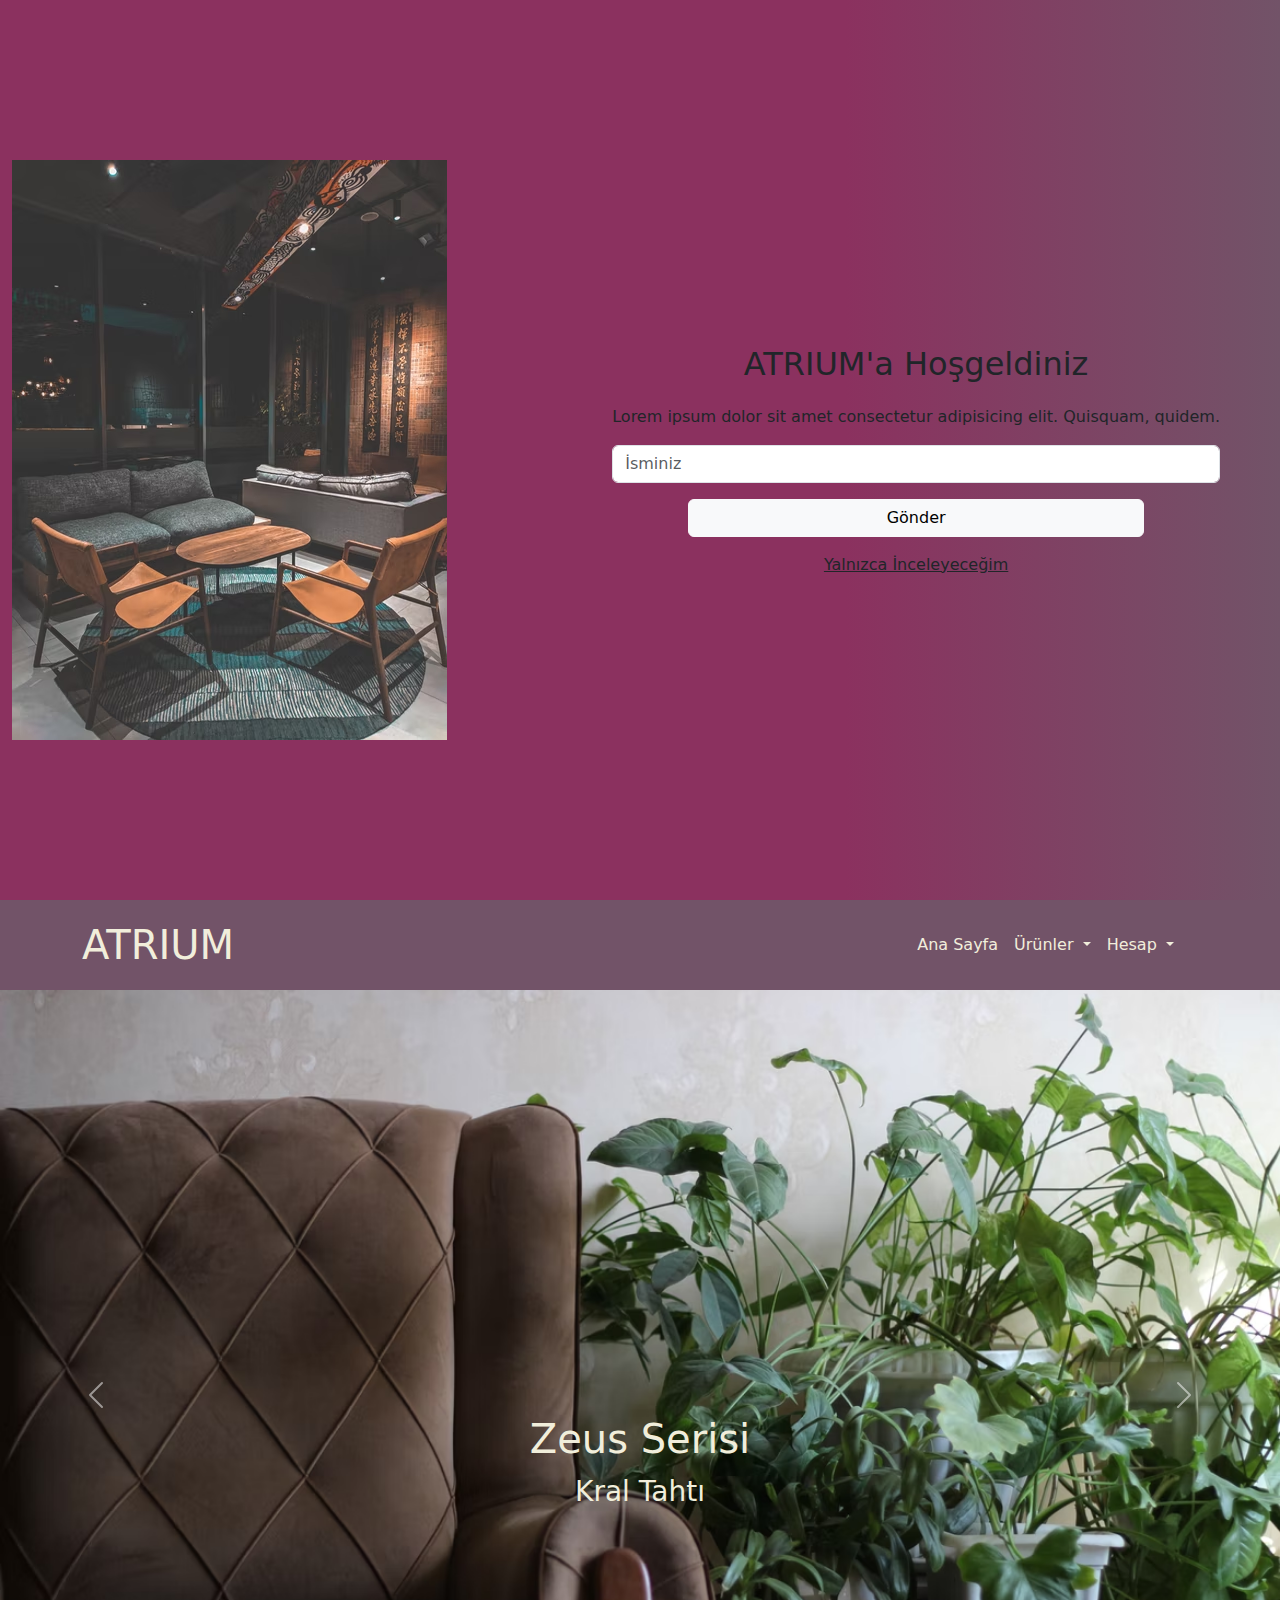
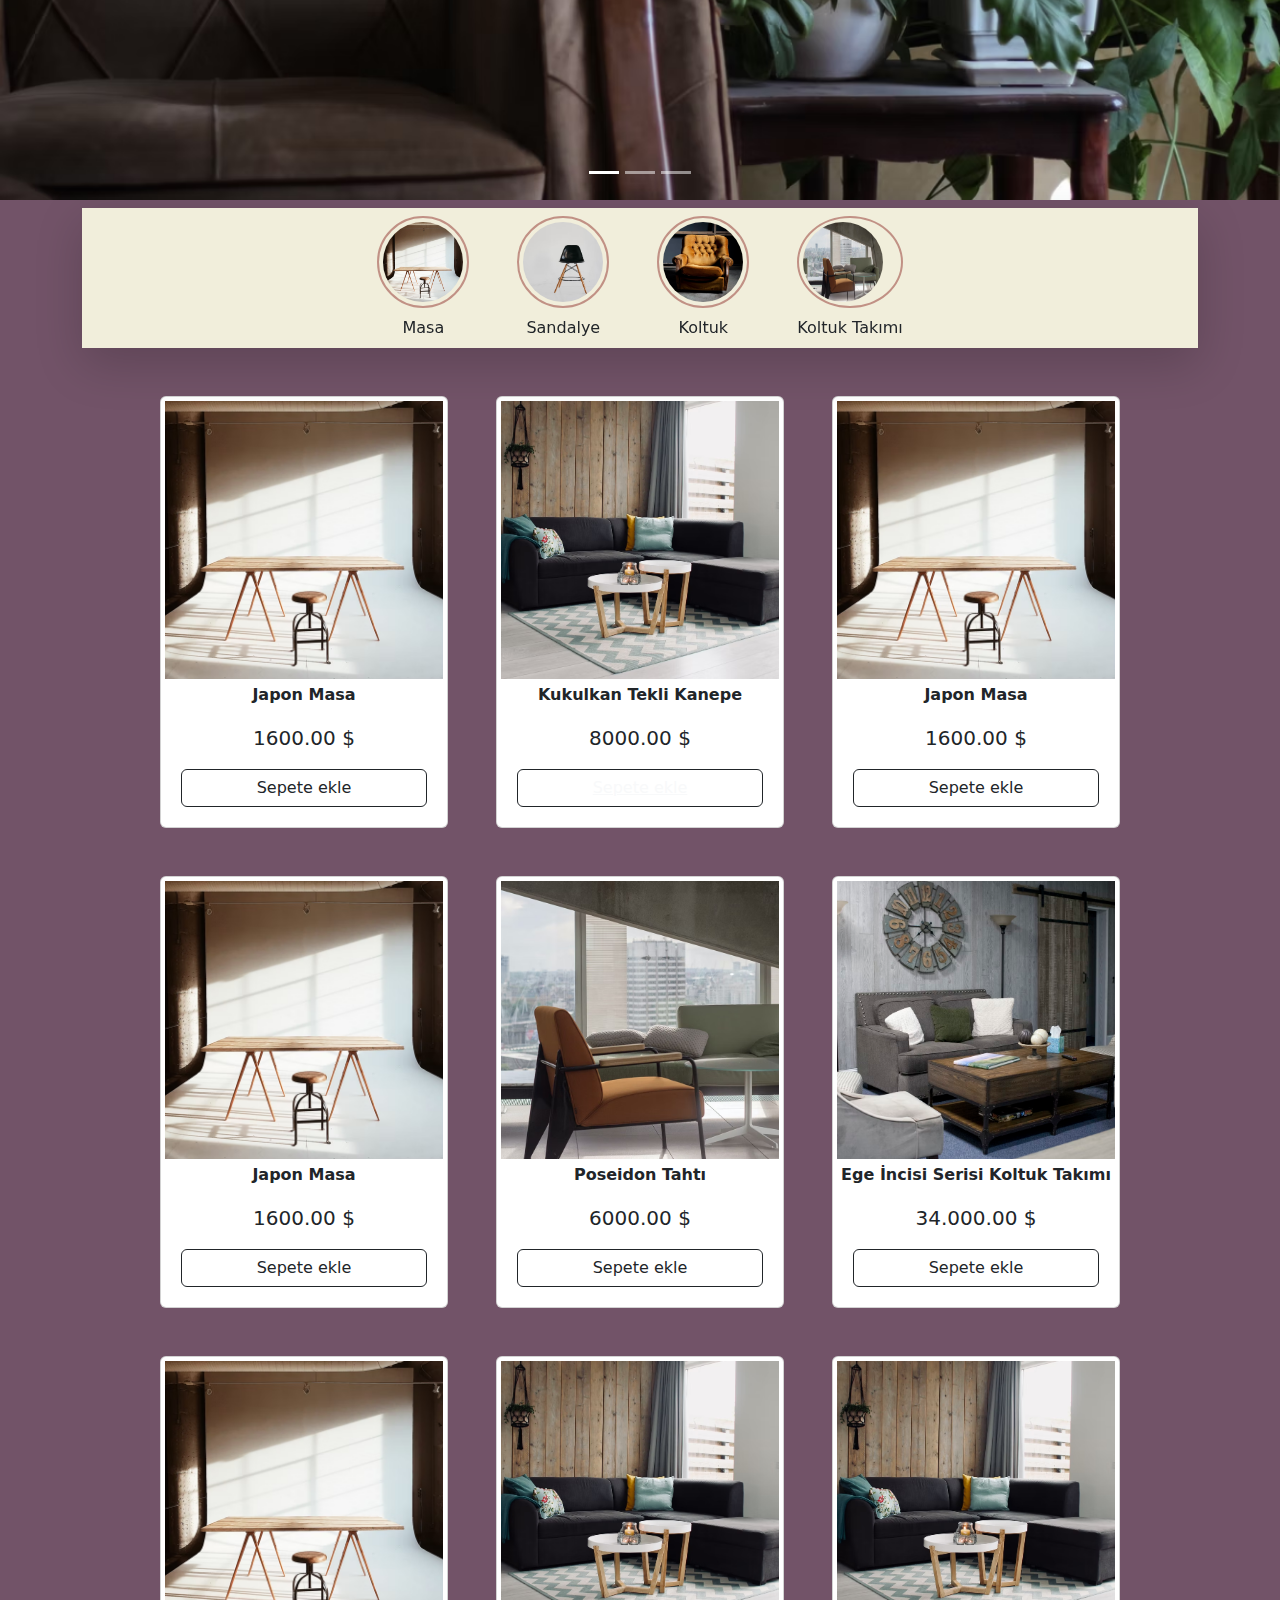
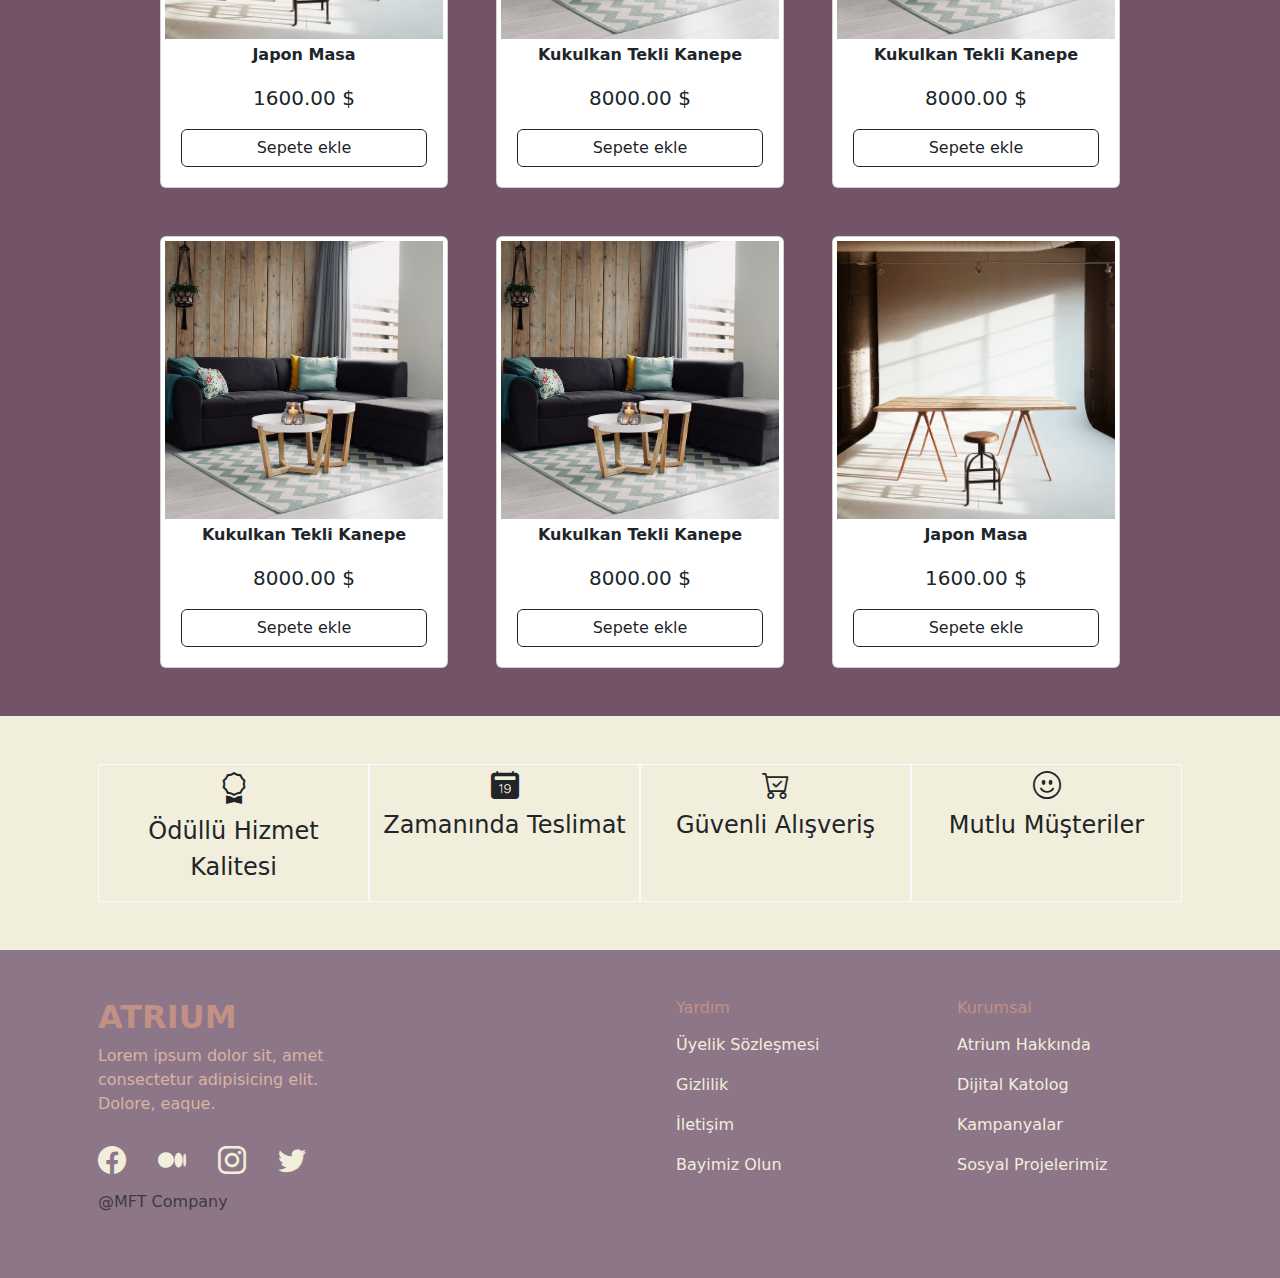
==== index.html @ f6211954 "detail page added will be responsive" ====
<!DOCTYPE html>
<html lang="en">

<head>
    <meta charset="UTF-8">
    <meta http-equiv="X-UA-Compatible" content="IE=edge">
    <meta name="viewport" content="width=device-width, initial-scale=1.0">
    <title>Atrium</title>
    <link rel="stylesheet" href="https://cdn.jsdelivr.net/npm/bootstrap-icons@1.8.3/font/bootstrap-icons.css">
    <link href="https://cdn.jsdelivr.net/npm/bootstrap@5.2.0-beta1/dist/css/bootstrap.min.css" rel="stylesheet">
    <link rel="stylesheet" href="normalize.css">
    <link rel="stylesheet" href="styles.css">

</head>

<body>
    <div class="first-Visit">
        <div class="container-xxl" style="height: 100%;">
            <div class="d-flex justify-content-between align-items-center " style="height: 100%;">
                <div>
                    <img src='assets/loginOne.avif' class="img-fluid d-block mx-auto" alt="">

                </div>

                <div class="px-5">
                    <h1 class="text-center">ATRIUM'a Hoşgeldiniz</h1>
                    <p class="text-center">
                        Lorem ipsum dolor sit amet consectetur adipisicing elit. Quisquam, quidem.
                    </p>

                    <form action="#" class="formVal">
                        <div class="input mb-3 mt-3">

                            <input type="text" class="form-control localInput" placeholder="İsminiz"
                                aria-label="Username" aria-describedby="basic-addon1">
                        </div>

                        <div class=" text-center">
                            <button class="btn btn-light w-75 submit" type="submit">Gönder</button>
                            <a href="#" class="link-dark d-block mt-3 unsubit ">Yalnızca İnceleyeceğim</a>
                        </div>

                    </form>
                </div>

            </div>
        </div>

    </div>





    <div class="scrollContent position-relative ">

        <div class="scrollzz">

            <nav class="navbar navbar-expand-sm navbar-dark bg-own-darkPurple ">
                <div class="container">
                    <a class="navbar-brand bg-own-white fs-1" href="#">ATRIUM</a>
                    <button class="navbar-toggler" type="button" data-bs-toggle="collapse"
                        data-bs-target="#navbarSupportedContent" aria-controls="navbarSupportedContent"
                        aria-expanded="false" aria-label="Toggle navigation">
                        <span class="navbar-toggler-icon"></span>
                    </button>
                    <div class="collapse navbar-collapse" id="navbarSupportedContent">
                        <ul class="navbar-nav ms-auto mb-2 mb-lg-0">
                            <li class="nav-item">
                                <a class="nav-link bg-own-white" aria-current="page" href="#">Ana Sayfa</a>
                            </li>
                            <li class="nav-item dropdown bg-own-">
                                <a class="nav-link dropdown-toggle bg-own-white" href="#" id="navbarDropdown"
                                    role="button" data-bs-toggle="dropdown" aria-expanded="false">
                                    Ürünler
                                </a>
                                <ul class="dropdown-menu bg-own-lightPurple bg-own-cream"
                                    aria-labelledby="navbarDropdown">
                                    <li><a class="dropdown-item bg-own-white" href="#">Masa</a></li>
                                    <li><a class="dropdown-item bg-own-white" href="#">Sandalye</a></li>
                                    <li><a class="dropdown-item bg-own-white" href="#">Koltuk Takımı</a></li>
                                    <!-- <li>
                                        <hr class="dropdown-divider">
                                    </li> -->

                                    <li><a class="dropdown-item bg-own-white" href="#">
                                            Tekli Koltuk</a>

                                    </li>
                                </ul>
                            </li>



                            <li class="nav-item dropdown bg-own-">
                                <a class="nav-link dropdown-toggle bg-own-white" href="#" id="navbarDropdown"
                                    role="button" data-bs-toggle="dropdown" aria-expanded="false">
                                    Hesap
                                </a>
                                <ul class="dropdown-menu bg-own-lightPurple bg-own-cream"
                                    aria-labelledby="navbarDropdown">
                                    <li><a class="dropdown-item bg-own-white" href="#">Siparişlerim</a></li>
                                    <li><a class="dropdown-item bg-own-white" href="#">Sana Özel</a></li>
                                    <li>
                                        <hr class="dropdown-divider">
                                    </li>

                                    <li><a class="dropdown-item bg-own-white logout" href="#"> <i
                                                class="bi bi-box-arrow-right">
                                            </i>
                                            Çıkış Yap</a>

                                    </li>
                                </ul>
                            </li>
                            <li class="nav-item">
                                <a class="nav-link bg-own-white userName" href="#"></a>
                            </li>

                        </ul>

                    </div>
                </div>
            </nav>
            <section id="hero">
                <div class="container-fluid g-0 ">

                    <div id="carouselExampleIndicators" class="carousel slide" data-bs-ride="true">
                        <div class="carousel-indicators">
                            <button type="button" data-bs-target="#carouselExampleIndicators" data-bs-slide-to="0"
                                class="active" aria-current="true" aria-label="Slide 1"></button>
                            <button type="button" data-bs-target="#carouselExampleIndicators" data-bs-slide-to="1"
                                aria-label="Slide 2"></button>
                            <button type="button" data-bs-target="#carouselExampleIndicators" data-bs-slide-to="2"
                                aria-label="Slide 3"></button>
                        </div>
                        <div class="carousel-inner">
                            <div class="carousel-item active position-relative">
                                <img style="object-fit: cover;height:var(--images-size) ;" src="/assets/caroselOne.avif"
                                    class="w-100 img-fluid  " alt="...">
                                <div class="carousel-caption d-none d-md-block position-absolute start-20 top-50">
                                    <h5 class="fs-1 bg-own-white">Zeus Serisi</h5>
                                    <p class="fs-3 bg-own-white">Kral Tahtı</p>
                                </div>
                            </div>
                            <div class="carousel-item position-relative">
                                <img style="object-fit: cover;height:var(--images-size) ;" src="assets/caroselTwo.avif"
                                    class=" w-100 img-fluid " alt="...">
                                <div class="carousel-caption d-none d-md-block position-absolute start-50 top-60">
                                    <h5 class="fs-1 bg-own-white"> Poseidon Serisi</h5>
                                    <p class="fs-3 bg-own-white">Ege İncileri</p>
                                </div>
                            </div>
                            <div class="carousel-item position-relative">
                                <img style="object-fit: cover;height:var(--images-size) ;"
                                    src="assets/caroselThree.avif" class=" w-100 img-fluid" alt="...">
                                <div class="carousel-caption d-none d-md-block position-absolute end-50 top-80">
                                    <h5 class="fs-1 bg-own-white">Aristo Serisi</h5>
                                    <p class="fs-3 bg-own-white">Konfor Aşkı</p>
                                </div>
                            </div>
                        </div>
                        <button class="carousel-control-prev" type="button" data-bs-target="#carouselExampleIndicators"
                            data-bs-slide="prev">
                            <span class="carousel-control-prev-icon" aria-hidden="true"></span>
                            <span class="visually-hidden">Previous</span>
                        </button>
                        <button class="carousel-control-next" type="button" data-bs-target="#carouselExampleIndicators"
                            data-bs-slide="next">
                            <span class="carousel-control-next-icon" aria-hidden="true"></span>
                            <span class="visually-hidden">Next</span>
                        </button>
                    </div>
                </div>


            </section>
        </div>


        <div class="scrollzz pb-5 bg-own-darkPurple ">
            <div class="mx-5 pt-2">

                <div class="container respon sticky-top">

                    <div class="shadow-lg p-2 mx-auto d-flex justify-content-center gap-5 "
                        style=" background-color: #f1eedb; ">

                        <div class="">
                            <div class="p-1  hov">
                                <img src="assets/stickyOne.avif" alt="" class="cursor"
                                    style="width: 80px;height:80px; border-radius: 50%; ">
                            </div>
                            <a class="mt-2 nav-link text-center" href="#">Masa</a>
                        </div>
                        <div class="">
                            <div class="p-1 hov">
                                <img src="assets/stickyTwo.avif" alt="" class="cursor"
                                    style="width: 80px;height:80px; border-radius: 50%;">
                            </div>
                            <a class="mt-2 nav-link text-center" href="#">Sandalye</a>
                        </div>
                        <div class="">
                            <div class="p-1  hov">
                                <img src="assets/stickythree.avif" alt="" class="cursor"
                                    style="width: 80px;height:80px; border-radius: 50%;  ">
                            </div>
                            <a class="mt-2 nav-link text-center" href="#">Koltuk</a>
                        </div>
                        <div class="">
                            <div class=" p-1  hov">
                                <img src="assets/stickyfour.avif" alt="" class="cursor "
                                    style="width:80px;height:80px; border-radius: 50%;  ">
                            </div>
                            <a class="mt-2 nav-link text-center" href="#">Koltuk Takımı </a>
                        </div>
                    </div>
                </div>

                <div class="mt-5  container d-flex justify-content-center flex-wrap gap-5 marginOwn">

                    <div class="card imgHover p-1" style="width: 18rem;">
                        <img src="assets/product.avif" class="img-fluid "
                            style="width: 100%; height:70% ; object-fit: cover;" alt="...">
                        <div>
                            <p class="text-center mt-1 fw-bold">Japon Masa</p>
                            <p class="text-center fs-5 fw-light">1600.00 $</p>
                            <div class="mx-auto">

                                <div class="m-3">
                                    <button type="button" class="btn btn-outline-dark btn w-100 detay ">Sepete
                                        ekle</button>

                                </div>
                            </div>
                        </div>
                    </div>
                    <div class="card imgHover p-1" style="width: 18rem;">
                        <img src="assets/caroselThree.avif" class="img-fluid"
                            style="width: 100%; height:70% ; object-fit: cover;" alt="...">
                        <div>
                            <p class="text-center mt-1 fw-bold">Kukulkan Tekli Kanepe</p>
                            <p class="text-center fs-5 fw-light">8000.00 $</p>
                            <div class="mx-auto">

                                <div class="m-3">
                                    <button type="button" class="btn btn-outline-dark btn w-100  "><a href="/detail.html" class="link-light"> Sepete
                                        ekle</a></button>

                                </div>
                            </div>
                        </div>
                    </div>
                    <div class="card imgHover p-1" style="width: 18rem;">
                        <img src="assets/product.avif" class="img-fluid "
                            style="width: 100%; height:70% ; object-fit: cover;" alt="...">
                        <div>
                            <p class="text-center mt-1 fw-bold">Japon Masa</p>
                            <p class="text-center fs-5 fw-light">1600.00 $</p>
                            <div class="mx-auto">

                                <div class="m-3">
                                    <button type="button" class="btn btn-outline-dark btn w-100  ">Sepete
                                        ekle</button>

                                </div>
                            </div>
                        </div>
                    </div>
                    <div class="card imgHover p-1" style="width: 18rem;">
                        <img src="assets/product.avif" class="img-fluid "
                            style="width: 100%; height:70% ; object-fit: cover;" alt="...">
                        <div>
                            <p class="text-center mt-1 fw-bold">Japon Masa</p>
                            <p class="text-center fs-5 fw-light">1600.00 $</p>
                            <div class="mx-auto">

                                <div class="m-3">
                                    <button type="button" class="btn btn-outline-dark btn w-100  ">Sepete
                                        ekle</button>

                                </div>
                            </div>
                        </div>
                    </div>
                    <div class="card imgHover p-1" style="width: 18rem;">
                        <img src="assets/stickyfour.avif" class="img-fluid"
                            style="width: 100%; height:70% ; object-fit: cover;" alt="...">
                        <div>
                            <p class="text-center mt-1 fw-bold">Poseidon Tahtı</p>
                            <p class="text-center fs-5 fw-light">6000.00 $ </p>
                            <div class="mx-auto">

                                <div class="m-3">
                                    <button type="button" class="btn btn-outline-dark btn w-100  ">Sepete
                                        ekle</button>

                                </div>
                            </div>
                        </div>
                    </div>
                    <div class="card imgHover p-1" style="width: 18rem;">
                        <img src="assets/caroselTwo.avif" class="img-fluid"
                            style="width: 100%; height:70% ; object-fit: cover;" alt="...">
                        <div>
                            <p class="text-center mt-1 fw-bold">Ege İncisi Serisi Koltuk Takımı</p>
                            <p class="text-center fs-5 fw-light">34.000.00 $</p>
                            <div class="mx-auto">

                                <div class="m-3">
                                    <button type="button" class="btn btn-outline-dark btn w-100  ">Sepete
                                        ekle</button>

                                </div>
                            </div>
                        </div>
                    </div>
                    <div class="card imgHover p-1" style="width: 18rem;">
                        <img src="assets/product.avif" class="img-fluid "
                            style="width: 100%; height:70% ; object-fit: cover;" alt="...">
                        <div>
                            <p class="text-center mt-1 fw-bold">Japon Masa</p>
                            <p class="text-center fs-5 fw-light">1600.00 $</p>
                            <div class="mx-auto">

                                <div class="m-3">
                                    <button type="button" class="btn btn-outline-dark btn w-100  ">Sepete
                                        ekle</button>

                                </div>
                            </div>
                        </div>
                    </div>
                    <div class="card imgHover p-1" style="width: 18rem;">
                        <img src="assets/caroselThree.avif" class="img-fluid"
                            style="width: 100%; height:70% ; object-fit: cover;" alt="...">
                        <div>
                            <p class="text-center mt-1 fw-bold">Kukulkan Tekli Kanepe</p>
                            <p class="text-center fs-5 fw-light">8000.00 $</p>
                            <div class="mx-auto">

                                <div class="m-3">
                                    <button type="button" class="btn btn-outline-dark btn w-100  ">Sepete
                                        ekle</button>

                                </div>
                            </div>
                        </div>
                    </div>
                    <div class="card imgHover p-1" style="width: 18rem;">
                        <img src="assets/caroselThree.avif" class="img-fluid"
                            style="width: 100%; height:70% ; object-fit: cover;" alt="...">
                        <div>
                            <p class="text-center mt-1 fw-bold">Kukulkan Tekli Kanepe</p>
                            <p class="text-center fs-5 fw-light">8000.00 $</p>
                            <div class="mx-auto">

                                <div class="m-3">
                                    <button type="button" class="btn btn-outline-dark btn w-100  ">Sepete
                                        ekle</button>

                                </div>
                            </div>
                        </div>
                    </div>
                    <div class="card imgHover p-1" style="width: 18rem;">
                        <img src="assets/caroselThree.avif" class="img-fluid"
                            style="width: 100%; height:70% ; object-fit: cover;" alt="...">
                        <div>
                            <p class="text-center mt-1 fw-bold">Kukulkan Tekli Kanepe</p>
                            <p class="text-center fs-5 fw-light">8000.00 $</p>
                            <div class="mx-auto">

                                <div class="m-3">
                                    <button type="button" class="btn btn-outline-dark btn w-100  ">Sepete
                                        ekle</button>

                                </div>
                            </div>
                        </div>
                    </div>

                    <div class="card imgHover p-1" style="width: 18rem;">
                        <img src="assets/caroselThree.avif" class="img-fluid"
                            style="width: 100%; height:70% ; object-fit: cover;" alt="...">
                        <div>
                            <p class="text-center mt-1 fw-bold">Kukulkan Tekli Kanepe</p>
                            <p class="text-center fs-5 fw-light">8000.00 $</p>
                            <div class="mx-auto">

                                <div class="m-3">
                                    <button type="button" class="btn btn-outline-dark btn w-100  ">Sepete
                                        ekle</button>

                                </div>
                            </div>
                        </div>
                    </div>
                    <div class="card imgHover p-1" style="width: 18rem;">
                        <img src="assets/product.avif" class="img-fluid "
                            style="width: 100%; height:70% ; object-fit: cover;" alt="...">
                        <div>
                            <p class="text-center mt-1 fw-bold">Japon Masa</p>
                            <p class="text-center fs-5 fw-light">1600.00 $</p>
                            <div class="mx-auto">

                                <div class="m-3">
                                    <button type="button" class="btn btn-outline-dark btn w-100  ">Sepete
                                        ekle</button>

                                </div>
                            </div>
                        </div>
                    </div>



                </div>
            </div>
        </div>

        <div class="" style="background-color: #F1EEDB;">
            <div class="container py-5">
                <div class="row  mx-3">
                    <div class="col border border-1 border-light text-center">
                        <i class="bi bi-award fs-2 "></i>
                        <p class="fs-4">Ödüllü Hizmet Kalitesi</p>
                    </div>
                    <div class="col border border-1 border-light  text-center">
                        <i class="bi bi-calendar2-date-fill fs-3"></i>
                        <p class="fs-4">
                            Zamanında Teslimat
                        </p>
                    </div>
                    <div class="col border border-1 border-light  text-center">
                        <i class="bi bi-cart-check fs-3"></i>
                        <p class="fs-4">
                            Güvenli Alışveriş
                        </p>
                    </div>
                    <div class="col border border-1 border-light  text-center">

                        <i class="bi bi-emoji-smile fs-3"></i>
                        <p class=" fs-4">
                            Mutlu Müşteriler
                        </p>
                    </div>
                </div>
            </div>
        </div>

        <footer class="bg-own-lightPurple">

            <div class="container py-5 ">
                <div class="row h-100">
                    <div class="col-10 col-lg mb-2 ms-3">
                        <h2 class="fw-bold  bg-own-darkCream">
                            ATRIUM
                        </h2>
                        <p class="bg-own-cream">Lorem ipsum dolor sit, amet consectetur adipisicing elit. Dolore, eaque.
                        </p>
                        <nav class="w-100">

                            <ul class="nav justify-content-start ">

                                <li class="nav-item ">
                                    <a class="nav-link ps-0" href="#" style="color:#F1EEDB ;">
                                        <i class="bi bi-facebook fs-3"></i>

                                    </a>
                                </li>
                                <li class="nav-item">
                                    <a class="nav-link" href="#" style="color:#F1EEDB ;">
                                        <i class="bi bi-medium fs-3"></i>

                                    </a>
                                </li>
                                <li class="nav-item">
                                    <a class="nav-link" href="#" style="color:#F1EEDB ;">
                                        <i class="bi bi-instagram fs-3"></i>
                                    </a>

                                </li>
                                <li class="nav-item">
                                    <a class="nav-link" href="#" style="color:#F1EEDB ;">
                                        <i class="bi bi-twitter fs-3"></i>
                                    </a>
                                </li>
                            </ul>
                            <p class="font-size-13 text-muted m-0">@MFT Company</p>
                        </nav>
                    </div>

                    <div class="col">
                    </div>
                    <div class="col mb-2">
                        <h6 class="ms-3 bg-own-darkCream">Yardım</h6>
                        <nav class="nav flex-column flex-nowrap footer ">
                            <a class="nav-link active bg-own-white footer" aria-current="page" href="#">Üyelik
                                Sözleşmesi</a>
                            <a class="nav-link bg-own-white footer" href="#">Gizlilik</a>
                            <a class="nav-link bg-own-white footer" href="#">İletişim</a>
                            <a class="nav-link bg-own-white footer">Bayimiz Olun</a>
                        </nav>
                    </div>

                    <div class="col mb-2 ">
                        <h6 class="ms-3 bg-own-darkCream">Kurumsal</h6>
                        <nav class="nav flex-column flex-nowrap  ">
                            <a class="nav-link active bg-own-white footer" aria-current="page" href="#">Atrium
                                Hakkında</a>
                            <a class="nav-link bg-own-white footer" href="#">Dijital Katolog</a>
                            <a class="nav-link bg-own-white footer" href="#">Kampanyalar</a>
                            <a class="nav-link bg-own-white footer">Sosyal Projelerimiz</a>
                        </nav>
                    </div>
                </div>
            </div>
        </footer>




    </div>



    <script src="script.js"></script>
    <script src="https://cdn.jsdelivr.net/npm/bootstrap@5.2.0-beta1/dist/js/bootstrap.bundle.min.js"></script>
</body>

</html>
---- styles.css ----
:root {
  --images-size: calc(100vh - 5.625rem);
}



/* scroll event*/

/* section carosel height */

/* web browser scroll anim */

@media only screen and (min-width: 1024px) {
  /* .scrollContent > .scrollzz {
    scroll-snap-align: start;
    height: 100%;
  } */
  nav {
    height: 5.625rem;
  }
  /* .scrollContent {
    scroll-snap-type: y mandatory;
    height: 100vh;
    overflow-y: scroll;
  }
  .carousel-inner {
    height: var(--images-size);
  } */
}


.bg-own-darkPurple {
  background: #725368;
}
.bg-own-lightPurple {
  background: #8d7688;
}
.bg-own-white {
  color: #f1eedb;
}
.bg-own-cream {
  color: #d9b4a3;
}
.bg-own-darkCream {
  color: #c19185;
}

/* OverRide */
.dropdown-menu li a:hover {
  color: #d9b4a3;
  background: #8d7688;
}
.dropdown-menu li {
  height: 100%;
}



@media screen and (max-width: 600px) {
  .marginOwn {
    margin-top: 0 !important ;
  }
  .respon {
    display: none;
  }
  .scrollContent {
    scroll-snap-type: none;
    height: 100%;
  }
  .scrollContent > .scrollzz {
    scroll-snap-align: inherit;
    height: 100%;
  }
  .own-wrap {
  }
  
}

.hov {
  transition: 0.1s;
  border-radius: 50%;
  border: 2px solid #c19185;
}
.hov:hover {
  border: 2px solid #725368;
}
.attach:hover {
  background-size: 100px;
  cursor: pointer;
}

.first-Visit {
  width: 100%;
  height: 100vh;
  background: rgb(139, 49, 95);
  background: linear-gradient(
    90deg,
    rgba(139, 49, 95, 1) 33%,
    rgba(139, 49, 95, 1) 55%,
    rgba(139, 49, 95, 1) 61%,
    rgba(139, 49, 95, 1) 66%,
    rgba(114, 83, 104, 1) 100%
  );
}


/* card hover */
.imgHover{
  transition: 0.1s;
}
.imgHover:hover {
  transform: scale(1.1);
}

/* stick place poiner */
.cursor {
  cursor: pointer;
}

/* footer hover */
.footer:hover {
  color: #725368 !important;
}
/* override a tag */
a.footer:visited, a.footer:active{ 
  color:  #f1eedb ;
}

nav[aria-label='breadcrumb']{
  height: auto  !important;
}
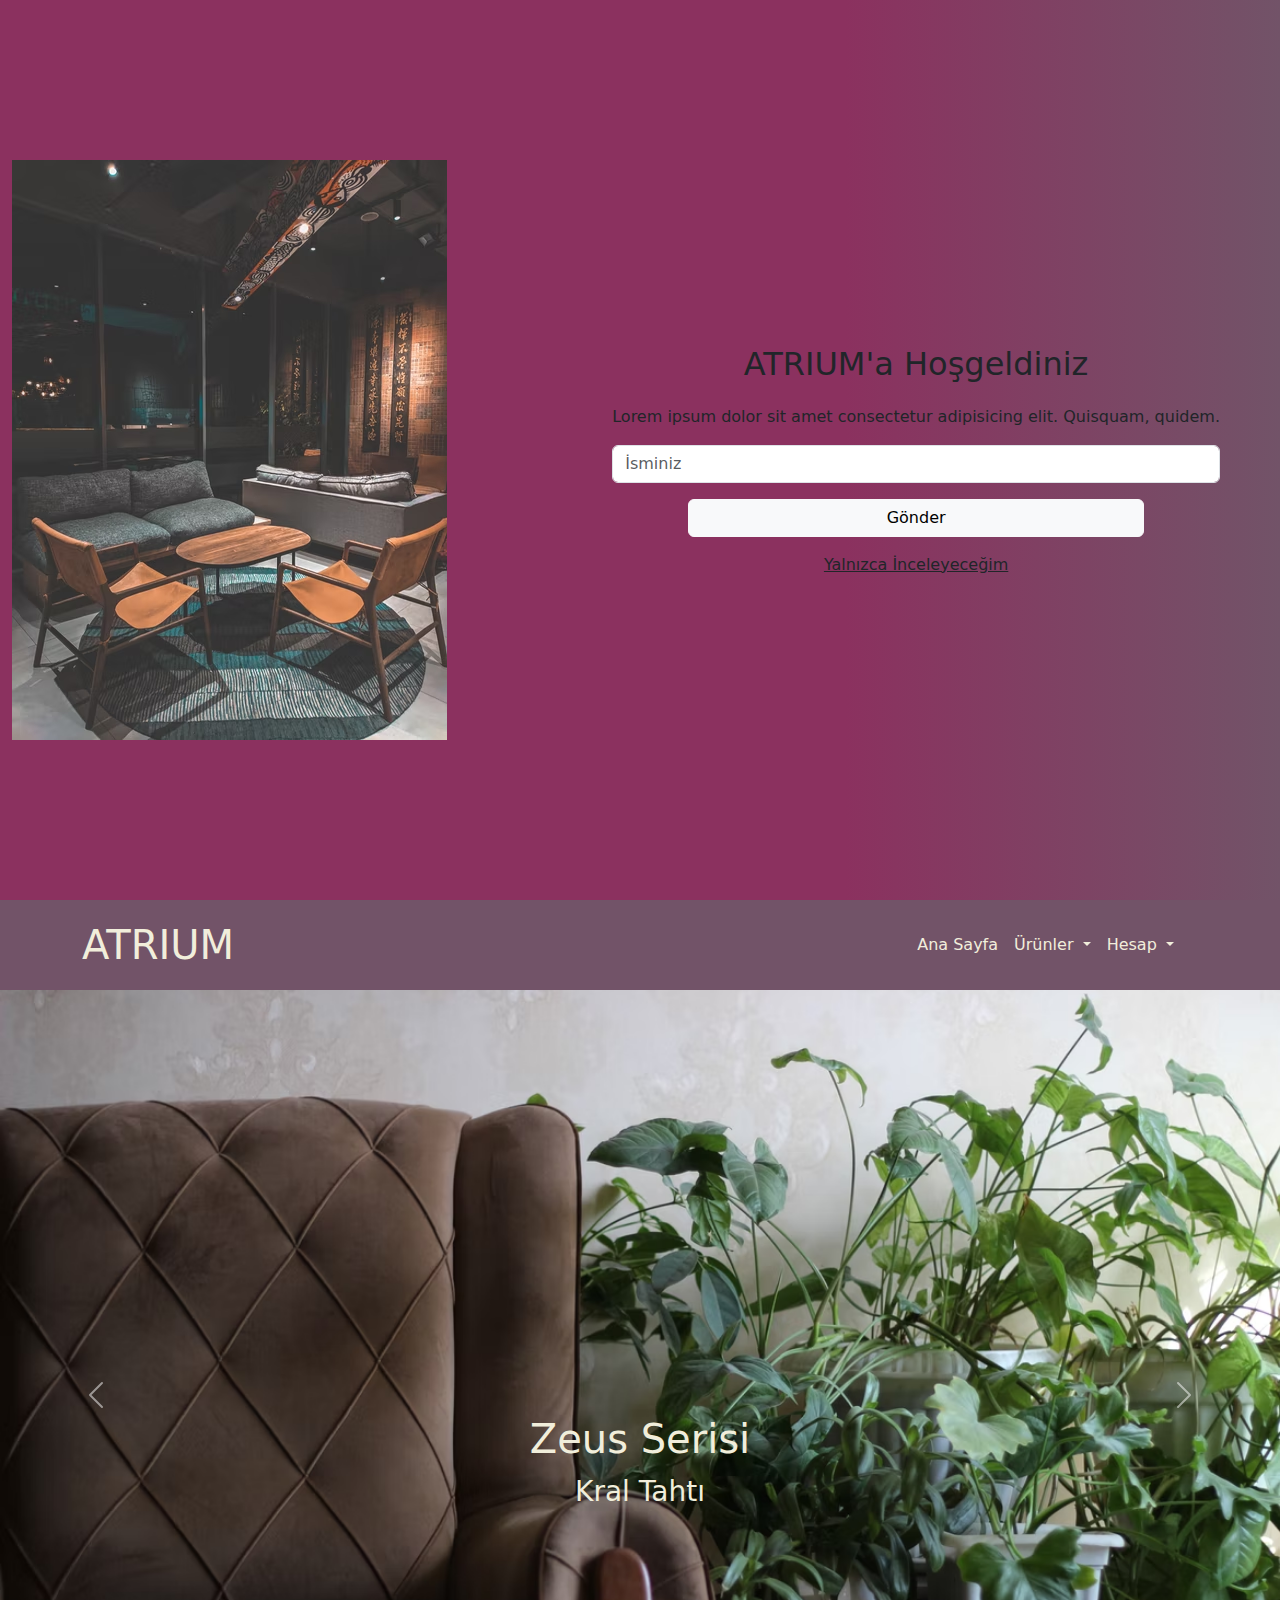
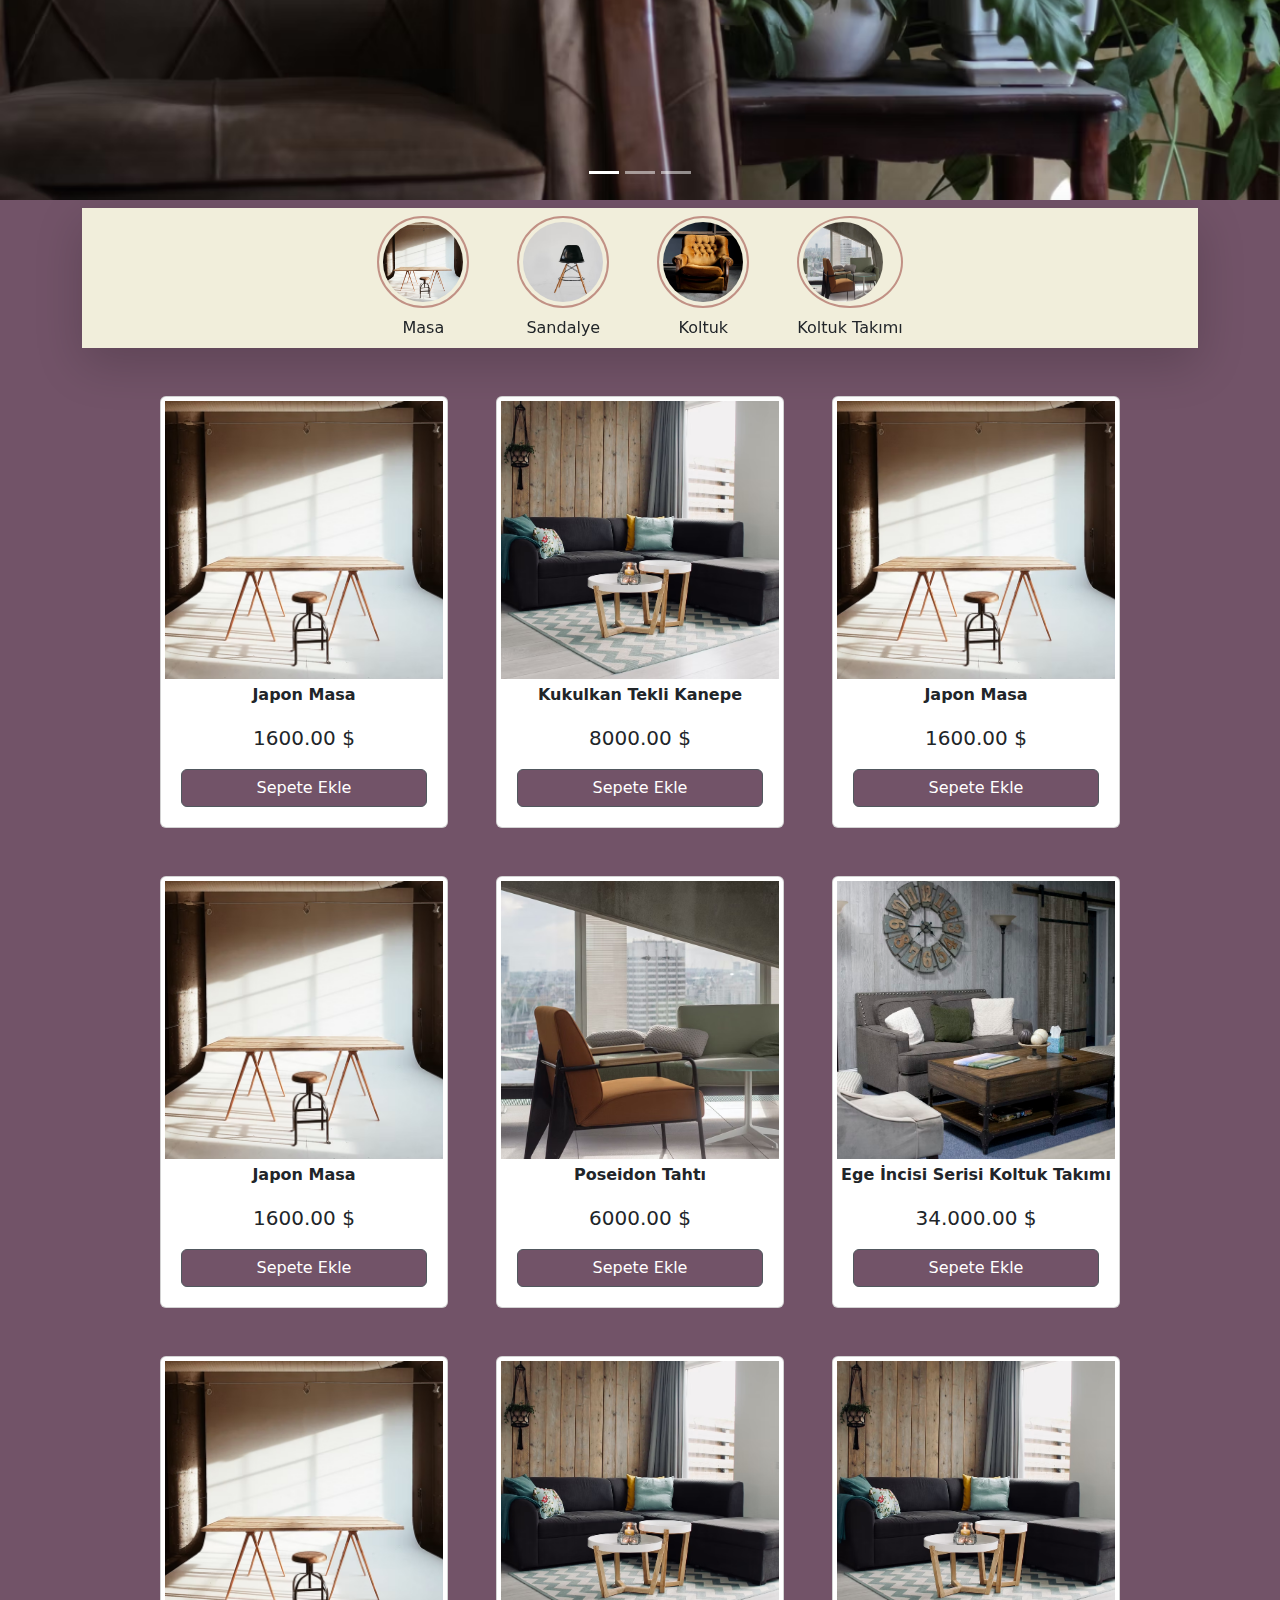
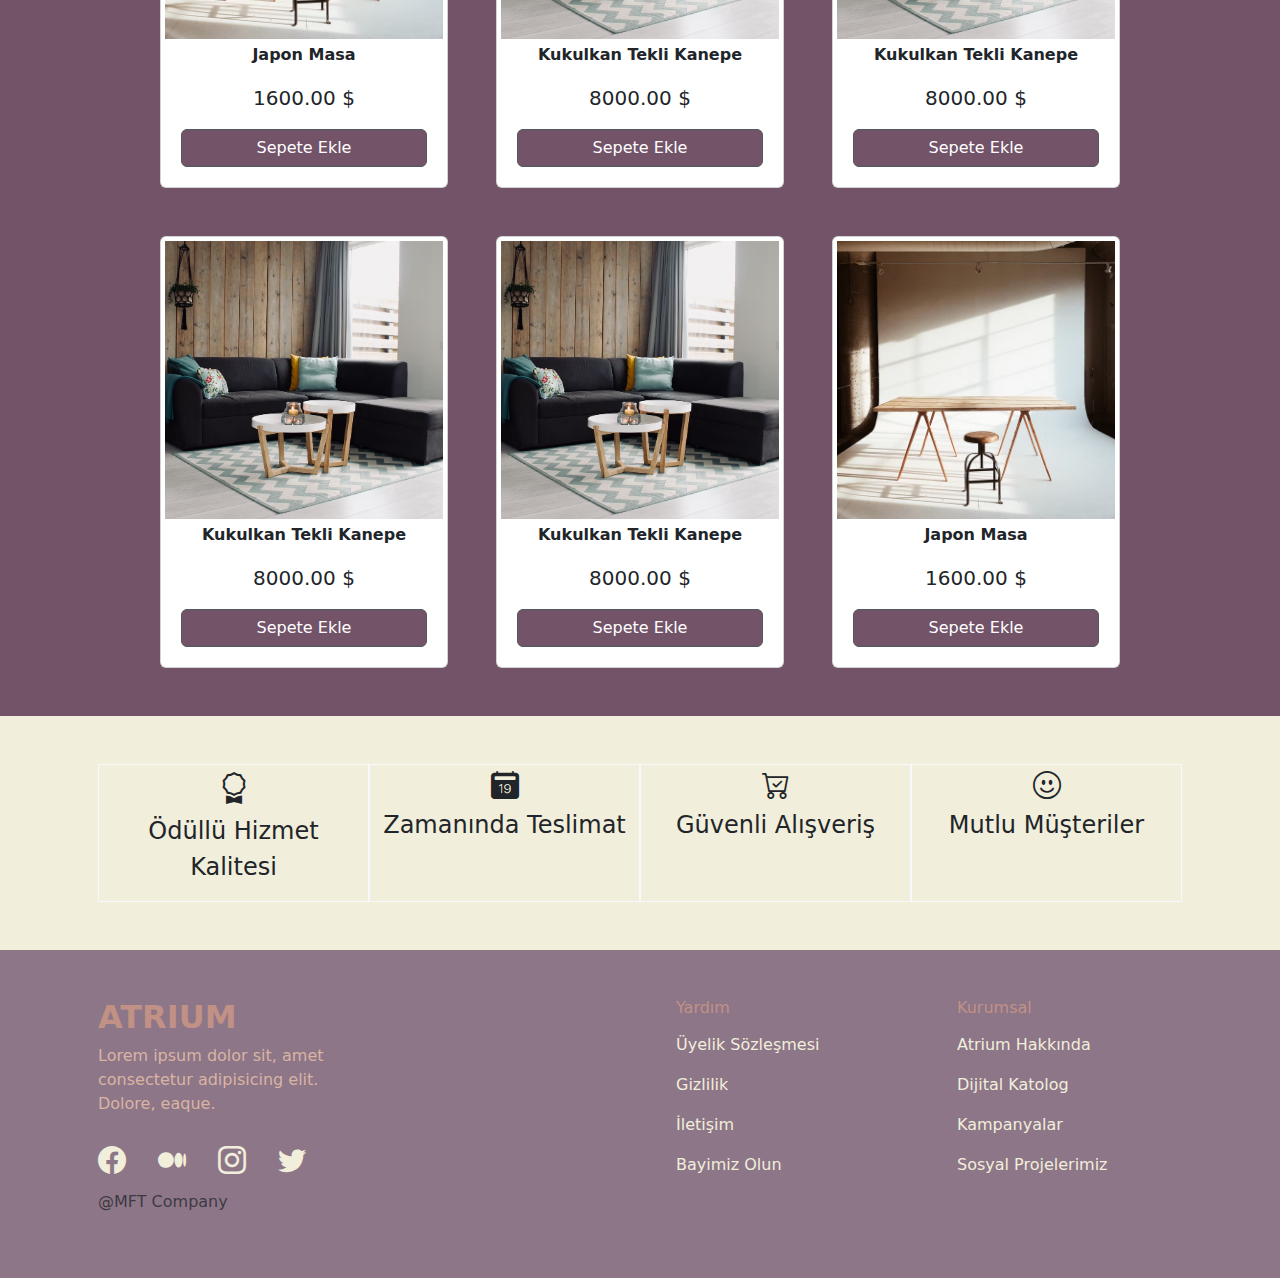
==== commit b2201fc4: "added detail page responsive" ====
--- a/index.html
+++ b/index.html
@@ -58,7 +58,7 @@
 
             <nav class="navbar navbar-expand-sm navbar-dark bg-own-darkPurple ">
                 <div class="container">
-                    <a class="navbar-brand bg-own-white fs-1" href="#">ATRIUM</a>
+                    <a class="navbar-brand bg-own-white fs-1" href="index.html">ATRIUM</a>
                     <button class="navbar-toggler" type="button" data-bs-toggle="collapse"
                         data-bs-target="#navbarSupportedContent" aria-controls="navbarSupportedContent"
                         aria-expanded="false" aria-label="Toggle navigation">
@@ -228,8 +228,7 @@
                             <div class="mx-auto">
 
                                 <div class="m-3">
-                                    <button type="button" class="btn btn-outline-dark btn w-100 detay ">Sepete
-                                        ekle</button>
+                                    <a href="detail.html" class="btn btn-secondary w-100 active" role="button" aria-pressed="true" style="background-color: #725368;">Sepete Ekle</a>
 
                                 </div>
                             </div>
@@ -244,8 +243,7 @@
                             <div class="mx-auto">
 
                                 <div class="m-3">
-                                    <button type="button" class="btn btn-outline-dark btn w-100  "><a href="/detail.html" class="link-light"> Sepete
-                                        ekle</a></button>
+                                    <a href="detail.html" class="btn btn-secondary w-100 active" role="button" aria-pressed="true" style="background-color: #725368;">Sepete Ekle</a>
 
                                 </div>
                             </div>
@@ -260,8 +258,7 @@
                             <div class="mx-auto">
 
                                 <div class="m-3">
-                                    <button type="button" class="btn btn-outline-dark btn w-100  ">Sepete
-                                        ekle</button>
+                                    <a href="detail.html" class="btn btn-secondary w-100 active" role="button" aria-pressed="true" style="background-color: #725368;">Sepete Ekle</a>
 
                                 </div>
                             </div>
@@ -276,8 +273,7 @@
                             <div class="mx-auto">
 
                                 <div class="m-3">
-                                    <button type="button" class="btn btn-outline-dark btn w-100  ">Sepete
-                                        ekle</button>
+                                    <a href="detail.html" class="btn btn-secondary w-100 active" role="button" aria-pressed="true" style="background-color: #725368;">Sepete Ekle</a>
 
                                 </div>
                             </div>
@@ -292,8 +288,7 @@
                             <div class="mx-auto">
 
                                 <div class="m-3">
-                                    <button type="button" class="btn btn-outline-dark btn w-100  ">Sepete
-                                        ekle</button>
+                                    <a href="detail.html" class="btn btn-secondary w-100 active" role="button" aria-pressed="true" style="background-color: #725368;">Sepete Ekle</a>
 
                                 </div>
                             </div>
@@ -308,8 +303,7 @@
                             <div class="mx-auto">
 
                                 <div class="m-3">
-                                    <button type="button" class="btn btn-outline-dark btn w-100  ">Sepete
-                                        ekle</button>
+                                    <a href="detail.html" class="btn btn-secondary w-100 active" role="button" aria-pressed="true" style="background-color: #725368;">Sepete Ekle</a>
 
                                 </div>
                             </div>
@@ -324,8 +318,7 @@
                             <div class="mx-auto">
 
                                 <div class="m-3">
-                                    <button type="button" class="btn btn-outline-dark btn w-100  ">Sepete
-                                        ekle</button>
+                                    <a href="detail.html" class="btn btn-secondary w-100 active" role="button" aria-pressed="true" style="background-color: #725368;">Sepete Ekle</a>
 
                                 </div>
                             </div>
@@ -340,8 +333,7 @@
                             <div class="mx-auto">
 
                                 <div class="m-3">
-                                    <button type="button" class="btn btn-outline-dark btn w-100  ">Sepete
-                                        ekle</button>
+                                    <a href="detail.html" class="btn btn-secondary w-100 active" role="button" aria-pressed="true" style="background-color: #725368;">Sepete Ekle</a>
 
                                 </div>
                             </div>
@@ -356,8 +348,7 @@
                             <div class="mx-auto">
 
                                 <div class="m-3">
-                                    <button type="button" class="btn btn-outline-dark btn w-100  ">Sepete
-                                        ekle</button>
+                                    <a href="detail.html" class="btn btn-secondary w-100 active" role="button" aria-pressed="true" style="background-color: #725368;">Sepete Ekle</a>
 
                                 </div>
                             </div>
@@ -372,8 +363,7 @@
                             <div class="mx-auto">
 
                                 <div class="m-3">
-                                    <button type="button" class="btn btn-outline-dark btn w-100  ">Sepete
-                                        ekle</button>
+                                    <a href="detail.html" class="btn btn-secondary w-100 active" role="button" aria-pressed="true" style="background-color: #725368;">Sepete Ekle</a>
 
                                 </div>
                             </div>
@@ -389,8 +379,7 @@
                             <div class="mx-auto">
 
                                 <div class="m-3">
-                                    <button type="button" class="btn btn-outline-dark btn w-100  ">Sepete
-                                        ekle</button>
+                                    <a href="detail.html" class="btn btn-secondary w-100 active" role="button" aria-pressed="true" style="background-color: #725368;">Sepete Ekle</a>
 
                                 </div>
                             </div>
@@ -405,8 +394,7 @@
                             <div class="mx-auto">
 
                                 <div class="m-3">
-                                    <button type="button" class="btn btn-outline-dark btn w-100  ">Sepete
-                                        ekle</button>
+                                    <a href="detail.html" class="btn btn-secondary w-100 active" role="button" aria-pressed="true" style="background-color: #725368;">Sepete Ekle</a>
 
                                 </div>
                             </div>
--- a/styles.css
+++ b/styles.css
@@ -72,6 +72,11 @@
     height: 100%;
   }
   .own-wrap {
+    display: flex;
+    flex-direction: column;
+    align-items: center;
+    justify-content: center;
+
   }
   
 }
@@ -128,4 +133,19 @@
 
 nav[aria-label='breadcrumb']{
   height: auto  !important;
-}+}
+
+
+button.accordion-button::after:active{
+  color:black
+}
+/* button:hover {
+  background-color:none !important;
+}
+button a {
+  color: #8d7688;
+}
+button a:hover {
+  color: #8d7688;
+}
+ */
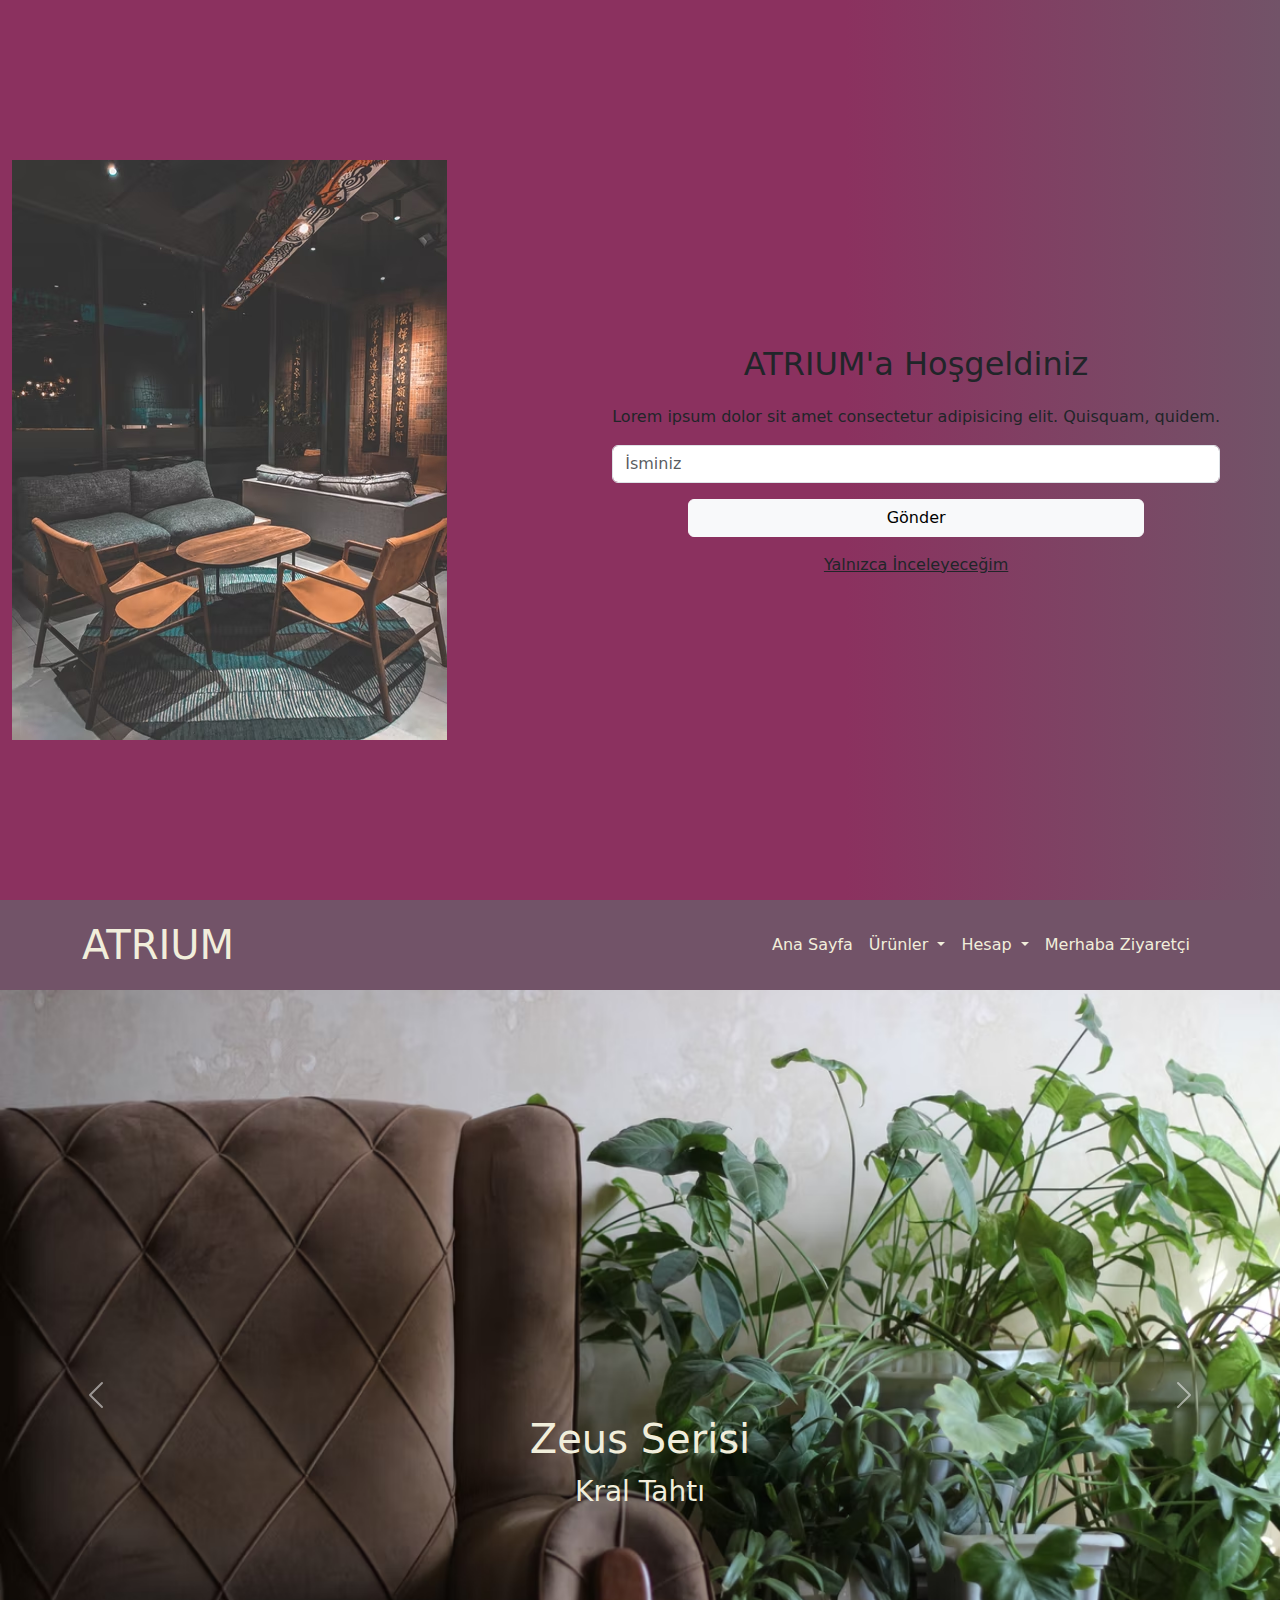
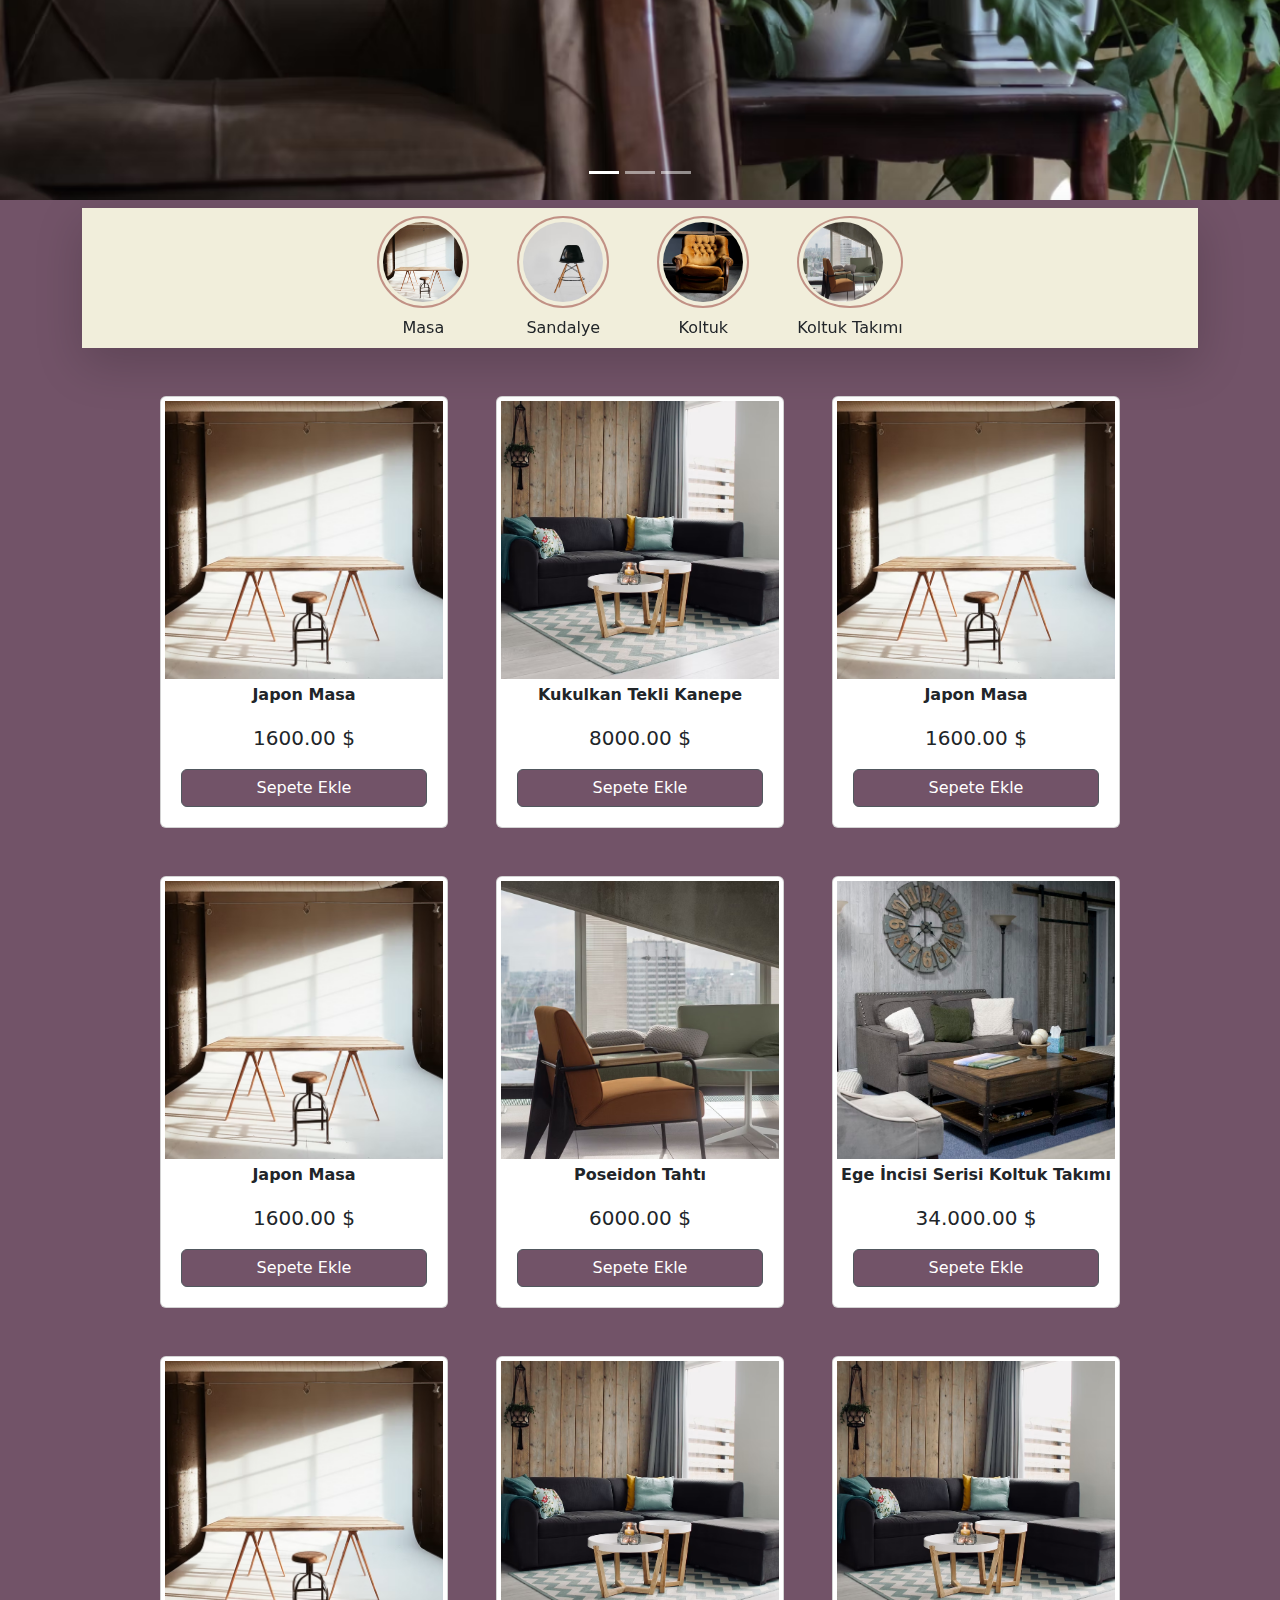
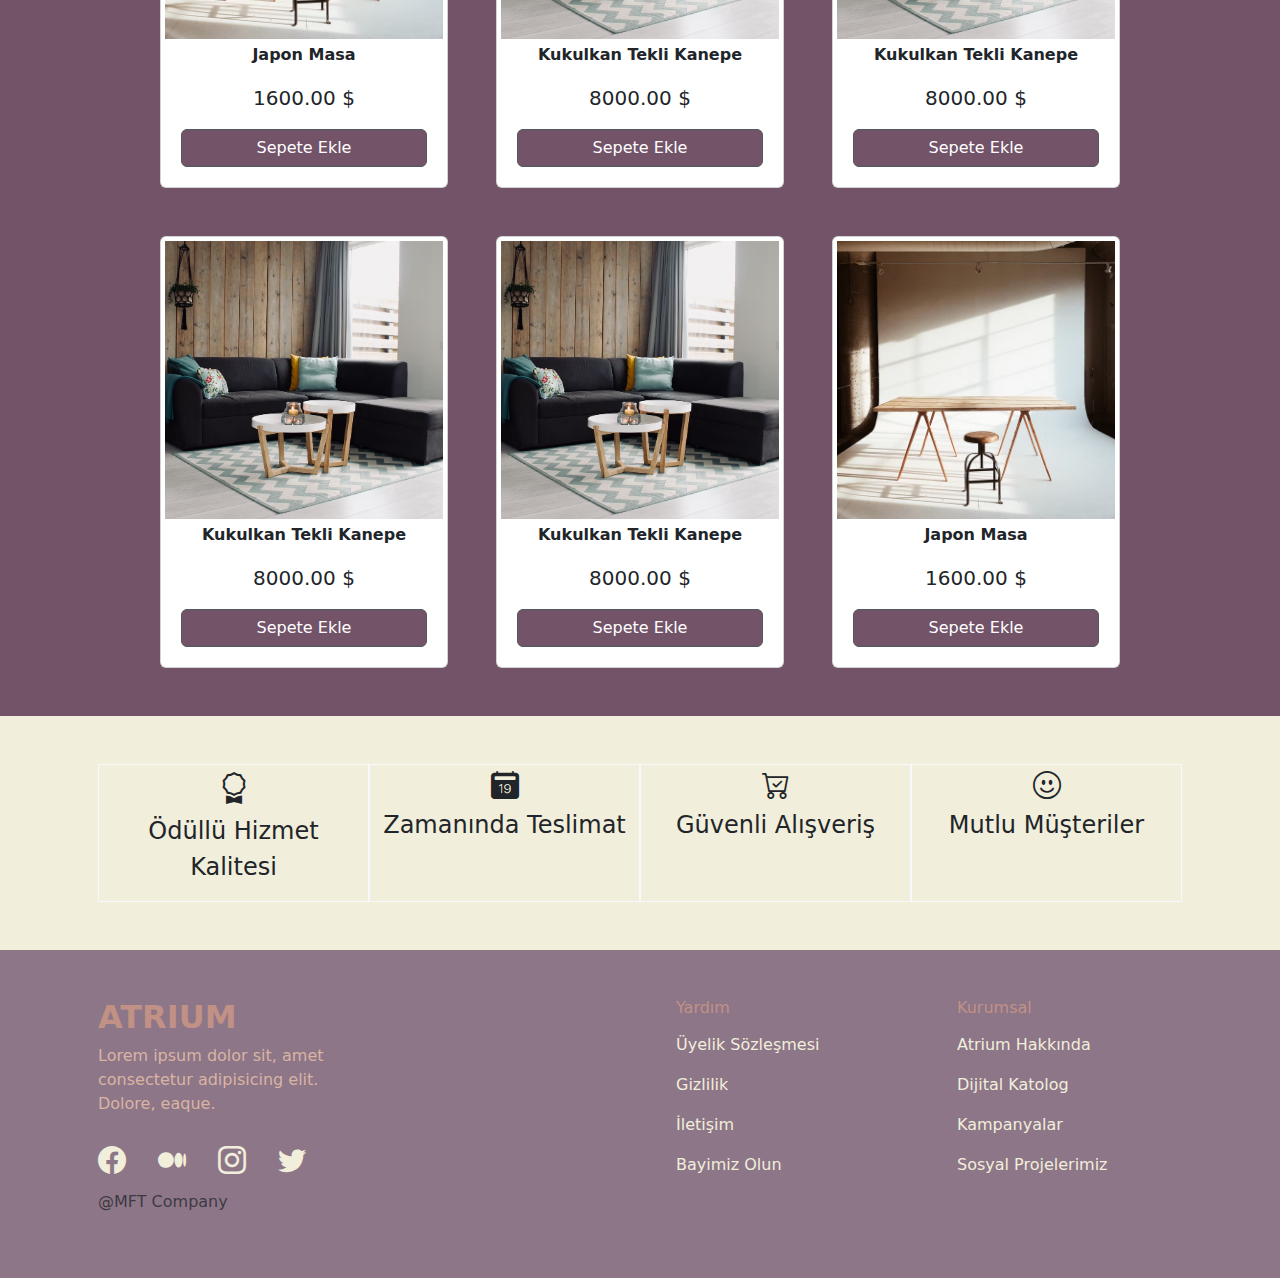
==== commit 33d5c574: "slick slider unfinished" ====
--- a/index.html
+++ b/index.html
@@ -58,7 +58,7 @@
 
             <nav class="navbar navbar-expand-sm navbar-dark bg-own-darkPurple ">
                 <div class="container">
-                    <a class="navbar-brand bg-own-white fs-1" href="index.html">ATRIUM</a>
+                    <a class="navbar-brand bg-own-white  fs-1" href="index.html">ATRIUM</a>
                     <button class="navbar-toggler" type="button" data-bs-toggle="collapse"
                         data-bs-target="#navbarSupportedContent" aria-controls="navbarSupportedContent"
                         aria-expanded="false" aria-label="Toggle navigation">
@@ -69,7 +69,7 @@
                             <li class="nav-item">
                                 <a class="nav-link bg-own-white" aria-current="page" href="#">Ana Sayfa</a>
                             </li>
-                            <li class="nav-item dropdown bg-own-">
+                            <li class="nav-item dropdown bg-own-" >
                                 <a class="nav-link dropdown-toggle bg-own-white" href="#" id="navbarDropdown"
                                     role="button" data-bs-toggle="dropdown" aria-expanded="false">
                                     Ürünler
--- a/styles.css
+++ b/styles.css
@@ -78,6 +78,9 @@
     justify-content: center;
 
   }
+  .ownWidth{
+    width: 100%;
+  }
   
 }
 
@@ -139,6 +142,15 @@
 button.accordion-button::after:active{
   color:black
 }
+
+.accordion-button:focus{
+  border-color: none;
+  box-shadow:none
+}
+.accordion-button:not(.collapsed)::after {
+  background-image: var(--bs-accordion-btn-icon);
+  color: black;
+}
 /* button:hover {
   background-color:none !important;
 }
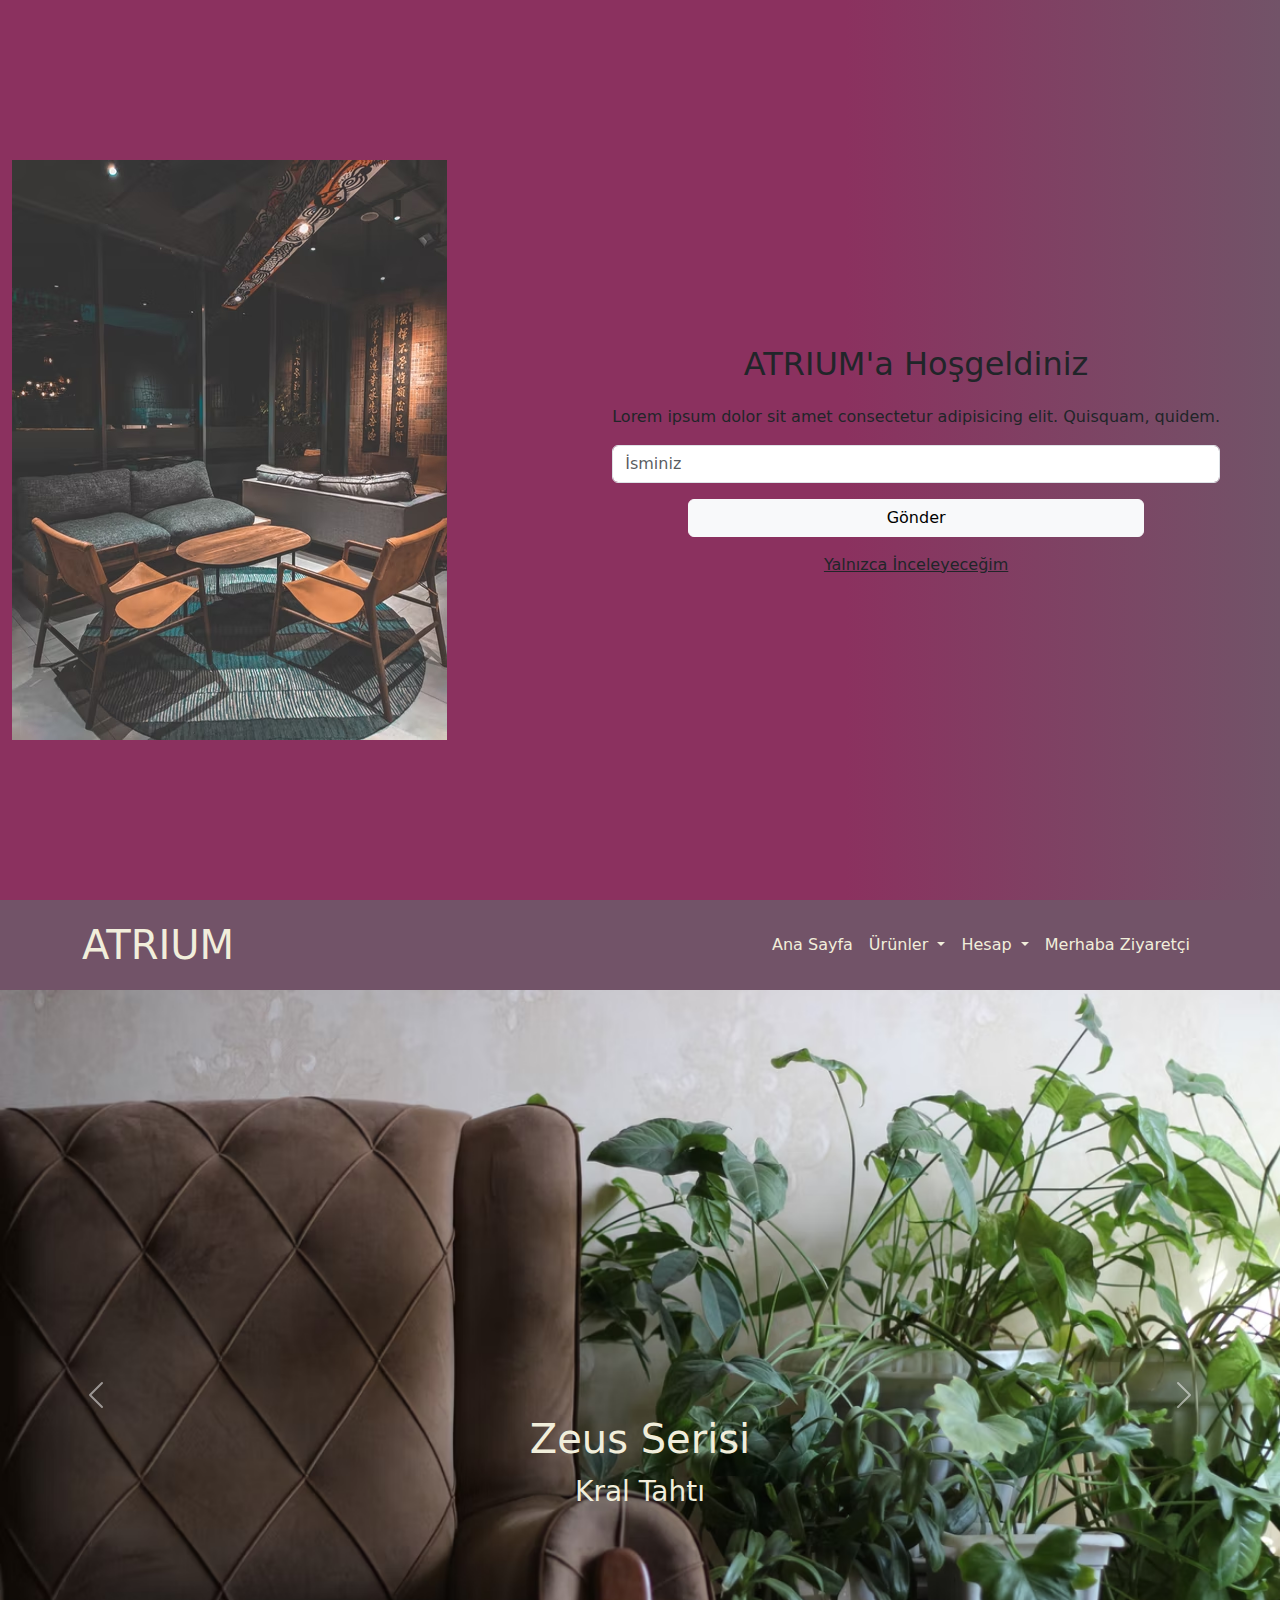
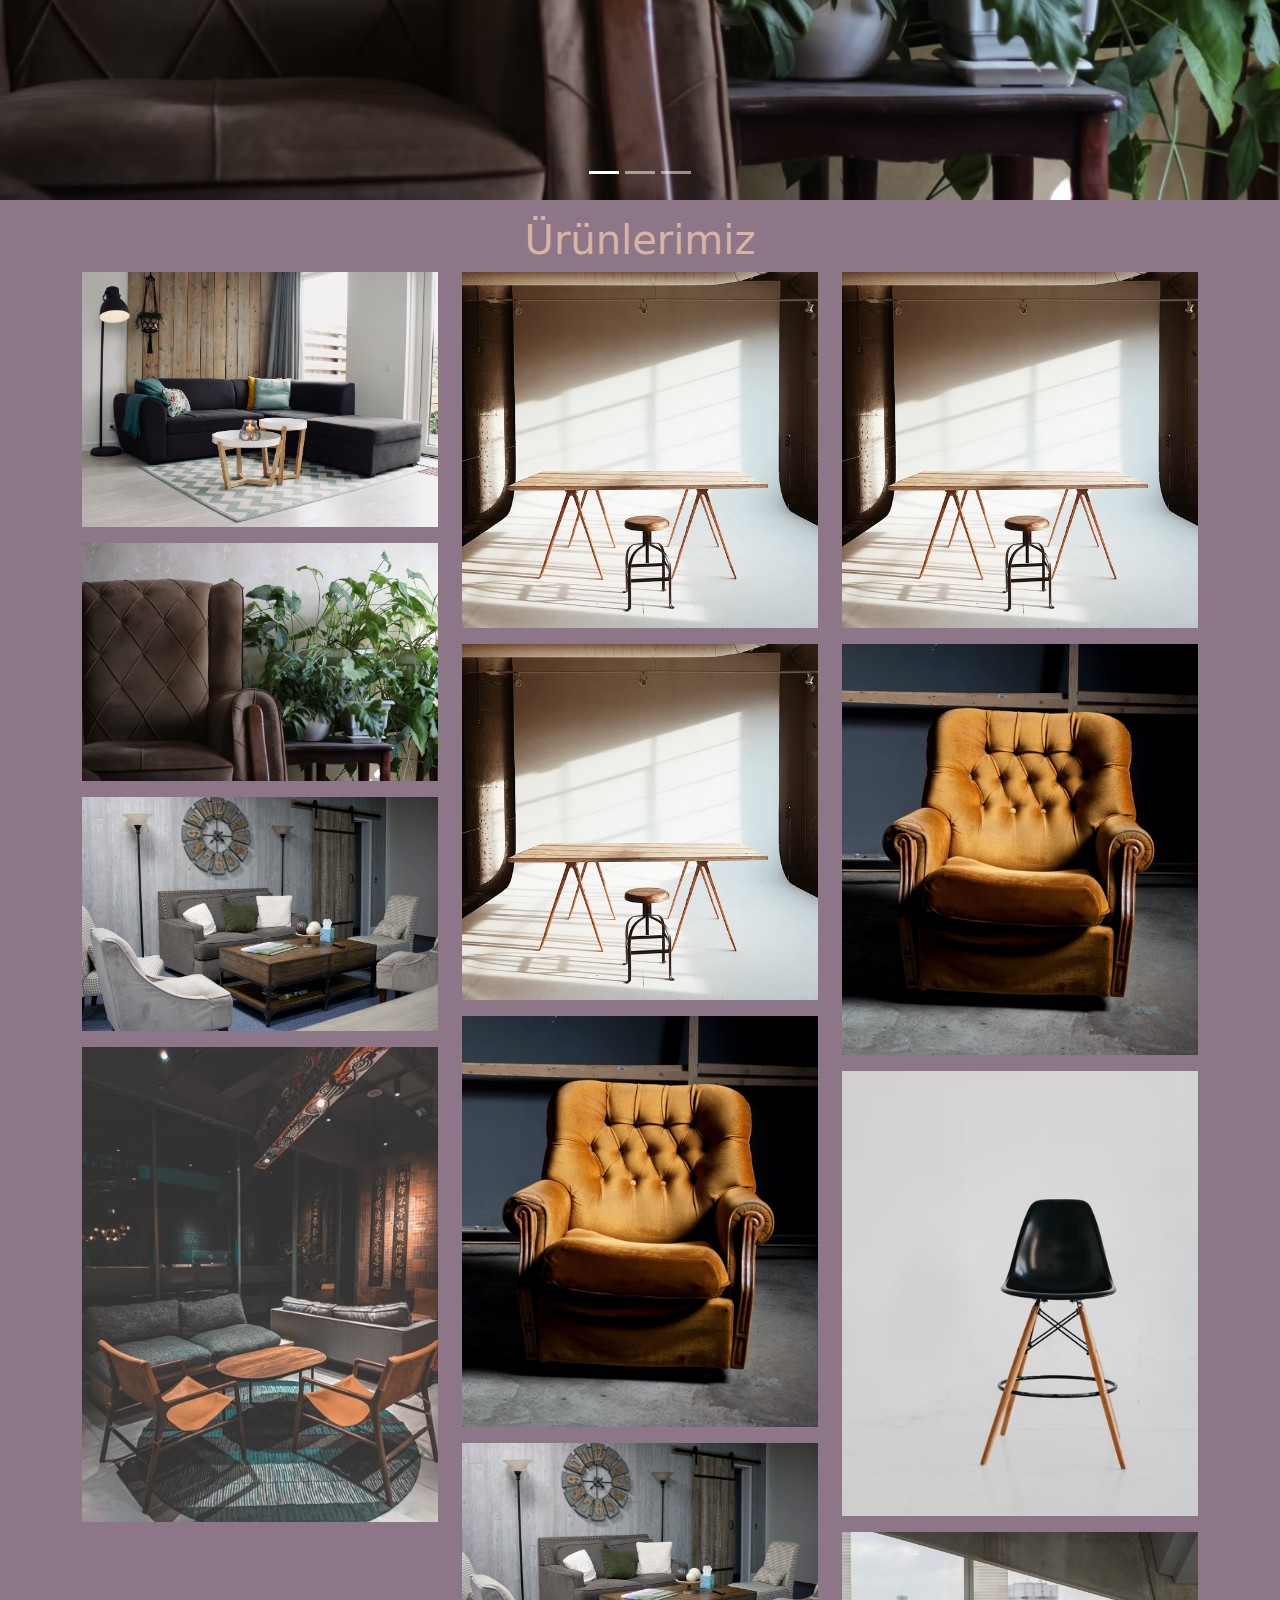
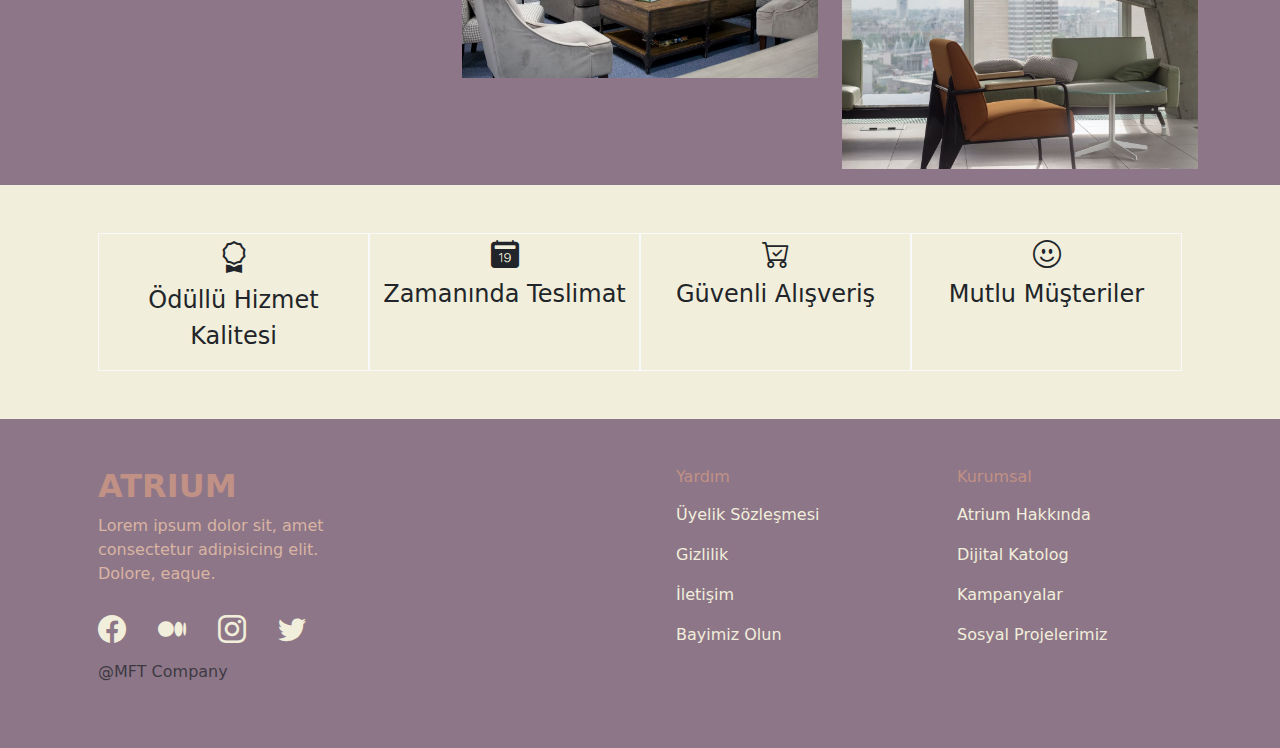
==== commit 0be2a21a: "added image galery" ====
--- a/index.html
+++ b/index.html
@@ -7,6 +7,7 @@
     <meta name="viewport" content="width=device-width, initial-scale=1.0">
     <title>Atrium</title>
     <link rel="stylesheet" href="https://cdn.jsdelivr.net/npm/bootstrap-icons@1.8.3/font/bootstrap-icons.css">
+
     <link href="https://cdn.jsdelivr.net/npm/bootstrap@5.2.0-beta1/dist/css/bootstrap.min.css" rel="stylesheet">
     <link rel="stylesheet" href="normalize.css">
     <link rel="stylesheet" href="styles.css">
@@ -178,7 +179,61 @@
         </div>
 
 
-        <div class="scrollzz pb-5 bg-own-darkPurple ">
+        <div class="bg-own-lightPurple">
+
+            <div class="container pt-3 ">
+                <h3 class="text-center bg-own-cream fs-1">Ürünlerimiz</h3>
+                <div class="row ">
+                    <div class="col-4 mobile-img-galery">
+                        <div class="row mb-3">
+                            <img src="assets/caroselThree.avif" alt="">
+                        </div>
+                        <div class="row mb-3">
+                            <img src="assets/caroselOne.avif" alt="">
+                        </div>
+                        <div class="row mb-3">
+                            <img src="assets/caroselTwo.avif" alt="">
+                        </div>
+                        <div class="row mb-3">
+                            <img src="assets/loginOne.avif" alt="">
+                        </div>
+                    </div>
+                    <div class="col-4 mobile-img-galery">
+                        <div class="row mb-3">
+                            <img src="assets/product.avif" class="" alt="">
+                        </div>
+                        <div class="row mb-3">
+                            <img src="assets/stickyOne.avif" alt="">
+                        </div>
+                        <div class="row mb-3">
+                            <img src="assets/stickythree.avif" alt="">
+                        </div>
+                        <div class="row mb-3">
+                            <img src="assets/caroselTwo.avif" alt="">
+                        </div>
+                    </div>
+                    <div class="col-4  mobile-img-galery">
+                        <div class="row mb-3">
+                            <img src="assets/product.avif" alt="">
+                        </div>
+                        <div class="row mb-3">
+                            <img src="assets/stickythree.avif" alt="">
+                        </div>
+                        <div class="row mb-3">
+                            <img src="assets/stickyTwo.avif" alt="">
+                        </div>
+                        <div class="row mb-3">
+                            <img src="assets/stickyfour.avif" alt="">
+                        </div>
+                    </div>
+                </div>
+    
+    
+            </div>
+        </div>
+
+
+        <!-- <div class="scrollzz pb-5 bg-own-darkPurple ">
             <div class="mx-5 pt-2">
 
                 <div class="container respon sticky-top">
@@ -405,7 +460,7 @@
 
                 </div>
             </div>
-        </div>
+        </div> -->
 
         <div class="" style="background-color: #F1EEDB;">
             <div class="container py-5">
--- a/styles.css
+++ b/styles.css
@@ -161,3 +161,5 @@
   color: #8d7688;
 }
  */
+
+
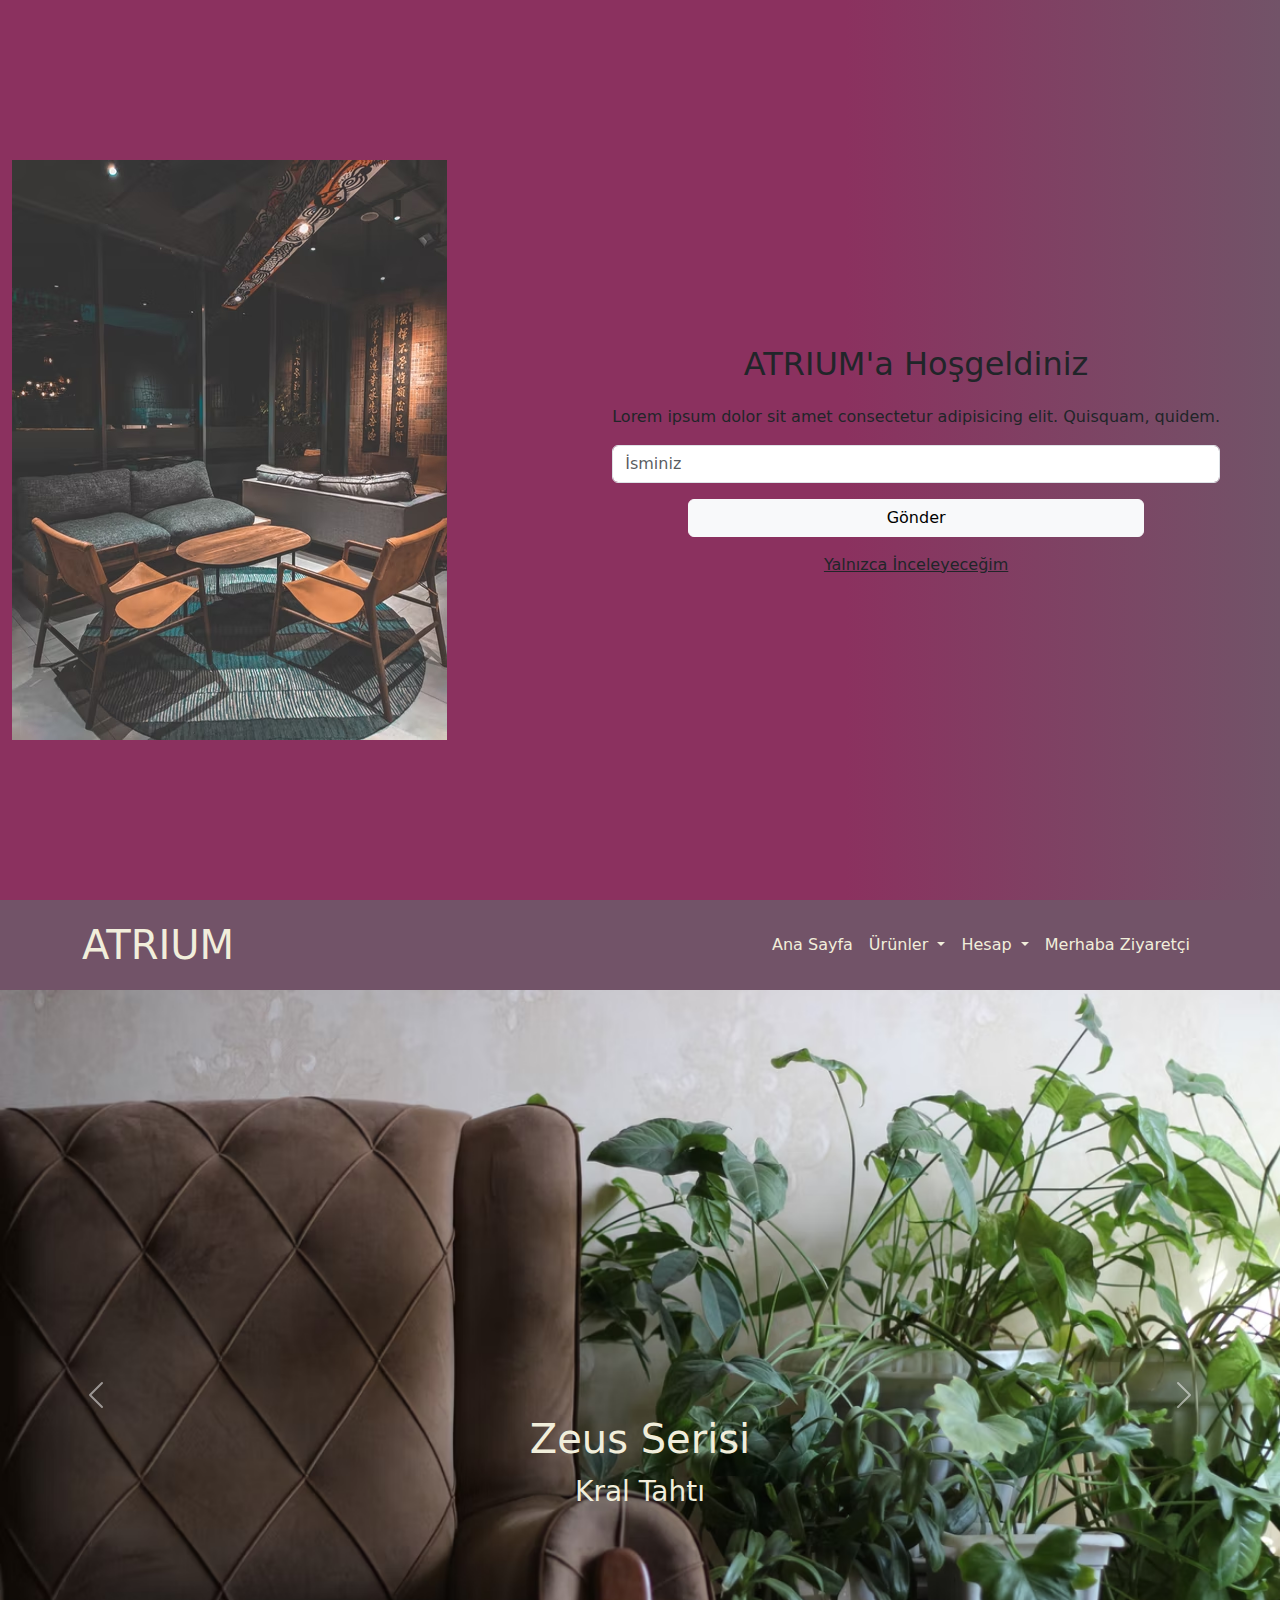
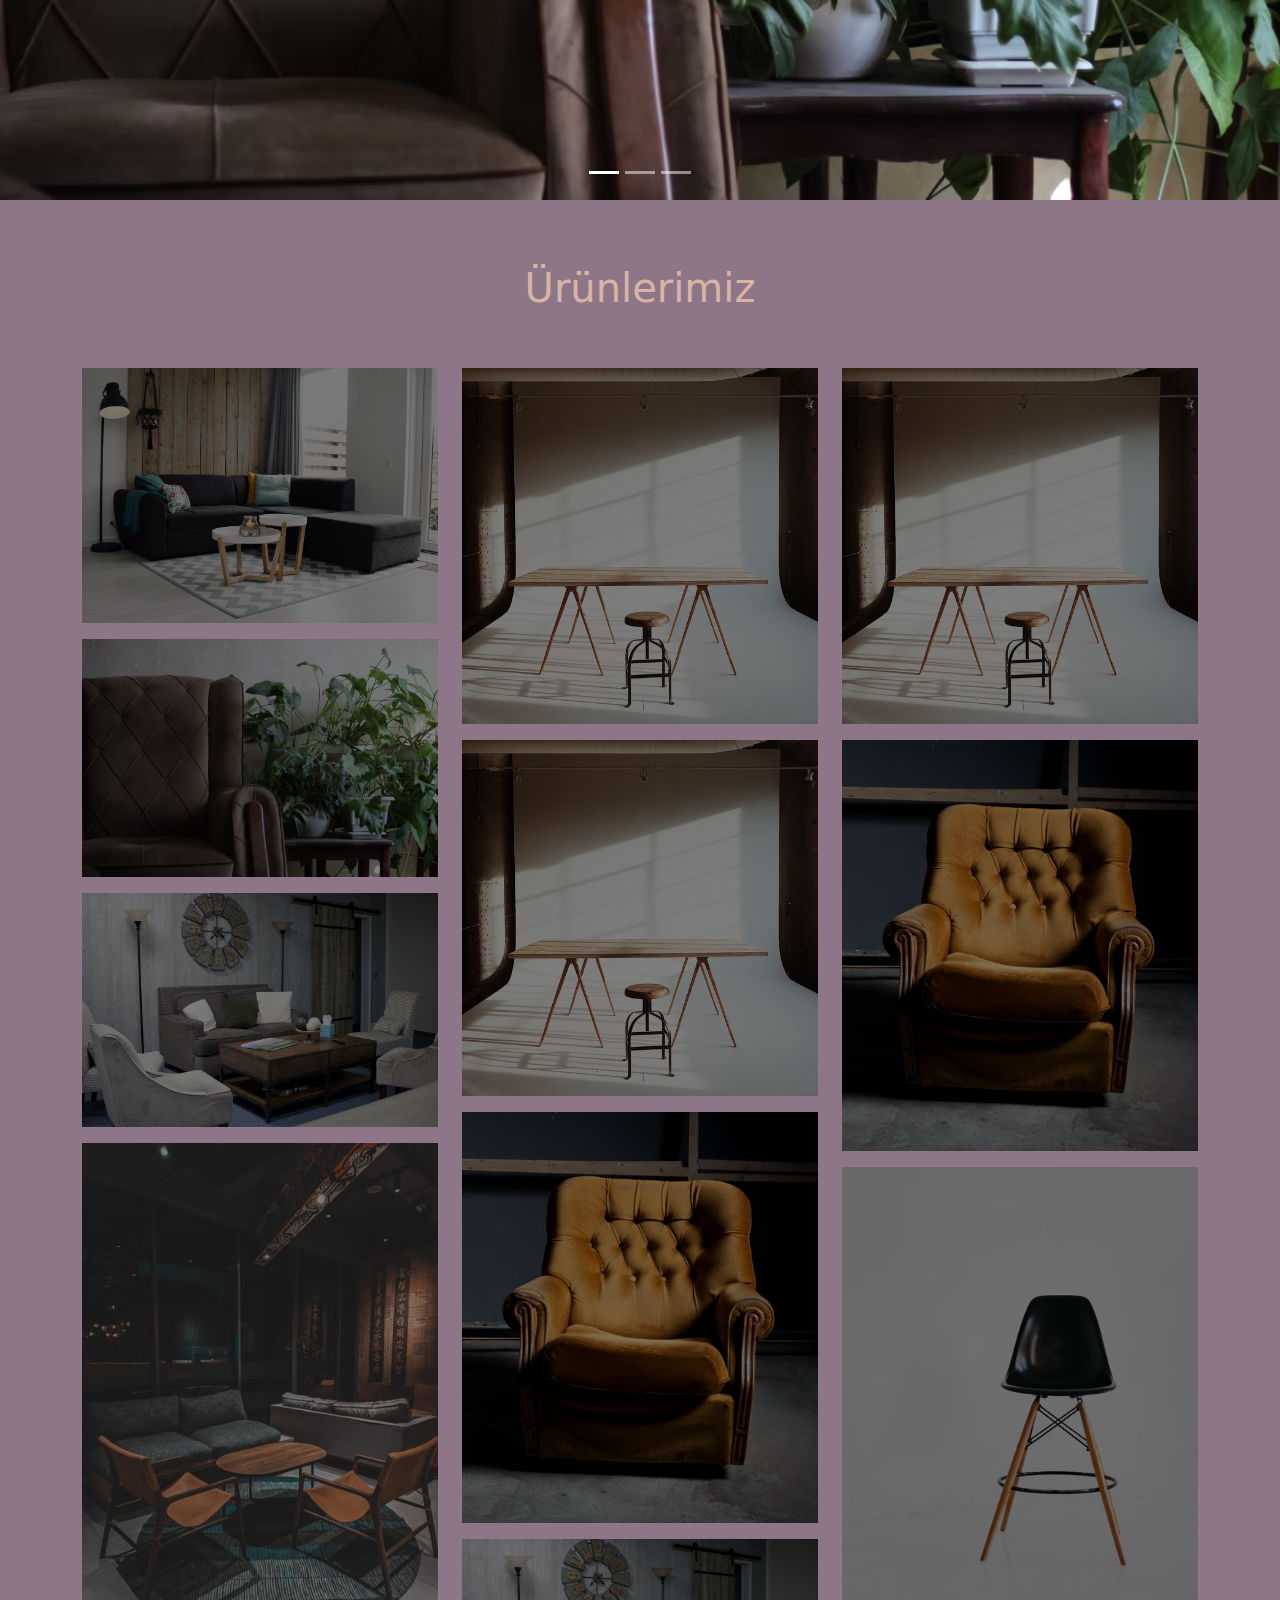
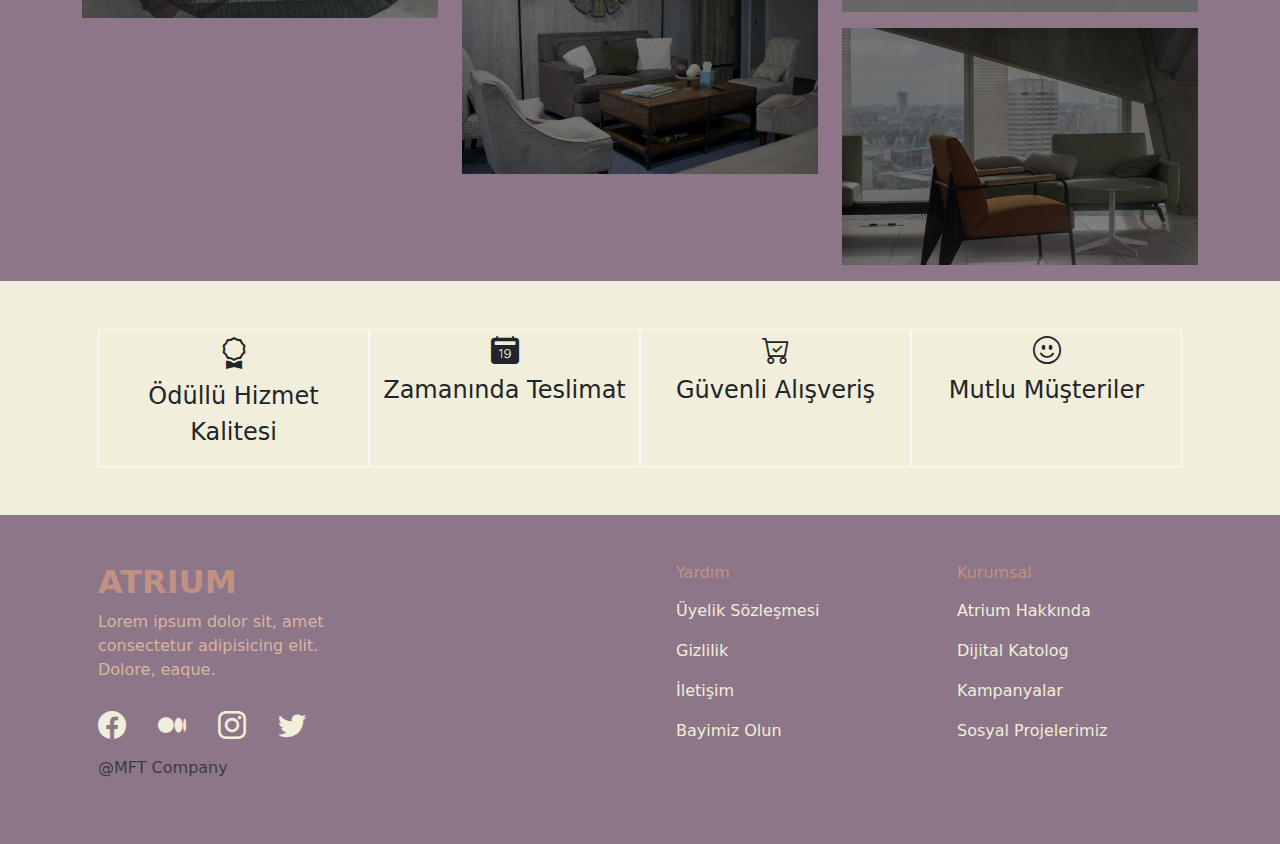
==== commit fb87d036: "adde reponsive galery" ====
--- a/index.html
+++ b/index.html
@@ -182,48 +182,48 @@
         <div class="bg-own-lightPurple">
 
             <div class="container pt-3 ">
-                <h3 class="text-center bg-own-cream fs-1">Ürünlerimiz</h3>
+                <h3 class="text-center bg-own-cream fs-1 p-5">Ürünlerimiz</h3>
                 <div class="row ">
-                    <div class="col-4 mobile-img-galery">
-                        <div class="row mb-3">
-                            <img src="assets/caroselThree.avif" alt="">
-                        </div>
-                        <div class="row mb-3">
-                            <img src="assets/caroselOne.avif" alt="">
-                        </div>
-                        <div class="row mb-3">
-                            <img src="assets/caroselTwo.avif" alt="">
-                        </div>
-                        <div class="row mb-3">
-                            <img src="assets/loginOne.avif" alt="">
-                        </div>
-                    </div>
-                    <div class="col-4 mobile-img-galery">
-                        <div class="row mb-3">
-                            <img src="assets/product.avif" class="" alt="">
-                        </div>
-                        <div class="row mb-3">
-                            <img src="assets/stickyOne.avif" alt="">
-                        </div>
-                        <div class="row mb-3">
-                            <img src="assets/stickythree.avif" alt="">
-                        </div>
-                        <div class="row mb-3">
-                            <img src="assets/caroselTwo.avif" alt="">
-                        </div>
-                    </div>
-                    <div class="col-4  mobile-img-galery">
-                        <div class="row mb-3">
-                            <img src="assets/product.avif" alt="">
-                        </div>
-                        <div class="row mb-3">
-                            <img src="assets/stickythree.avif" alt="">
-                        </div>
-                        <div class="row mb-3">
-                            <img src="assets/stickyTwo.avif" alt="">
-                        </div>
-                        <div class="row mb-3">
-                            <img src="assets/stickyfour.avif" alt="">
+                    <div class="col-4 respon-img-galery ">
+                        <div class="row mb-3">
+                            <img class="img-galery" src="assets/caroselThree.avif" alt="">
+                        </div>
+                        <div class="row mb-3">
+                            <img class="img-galery" src="assets/caroselOne.avif" alt="">
+                        </div>
+                        <div class="row mb-3">
+                            <img class="img-galery" src="assets/caroselTwo.avif" alt="">
+                        </div>
+                        <div class="row mb-3">
+                            <img class="img-galery" src="assets/loginOne.avif" alt="">
+                        </div>
+                    </div>
+                    <div class="col-4 respon-img-galery">
+                        <div class="row mb-3">
+                            <img class="img-galery" src="assets/product.avif" class="" alt="">
+                        </div>
+                        <div class="row mb-3">
+                            <img class="img-galery" src="assets/stickyOne.avif" alt="">
+                        </div>
+                        <div class="row mb-3">
+                            <img class="img-galery" src="assets/stickythree.avif" alt="">
+                        </div>
+                        <div class="row mb-3">
+                            <img class="img-galery" src="assets/caroselTwo.avif" alt="">
+                        </div>
+                    </div>
+                    <div class="col-4  respon-img-galery">
+                        <div class="row mb-3">
+                            <img class="img-galery" src="assets/product.avif" alt="">
+                        </div>
+                        <div class="row mb-3">
+                            <img class="img-galery" src="assets/stickythree.avif" alt="">
+                        </div>
+                        <div class="row mb-3">
+                            <img class="img-galery" src="assets/stickyTwo.avif" alt="">
+                        </div>
+                        <div class="row mb-3">
+                            <img class="img-galery" src="assets/stickyfour.avif" alt="">
                         </div>
                     </div>
                 </div>
--- a/styles.css
+++ b/styles.css
@@ -163,3 +163,30 @@
  */
 
 
+ .img-galery {
+  filter: brightness(0.5);
+  transition: 0.3s;
+  
+}
+ .img-galery:hover{
+  transform-origin: top ;
+  filter: brightness(1);
+  transform: scale(1.3);
+  z-index: 100;
+
+}
+
+@media screen and (max-width: 600px) {
+  .respon-img-galery{
+    width: 100%;
+  }  
+  .img-galery {
+    filter: brightness(1);
+    
+  }
+  .img-galery:hover{
+    filter: brightness(1);
+    transform: scale(1);
+  
+  }
+}
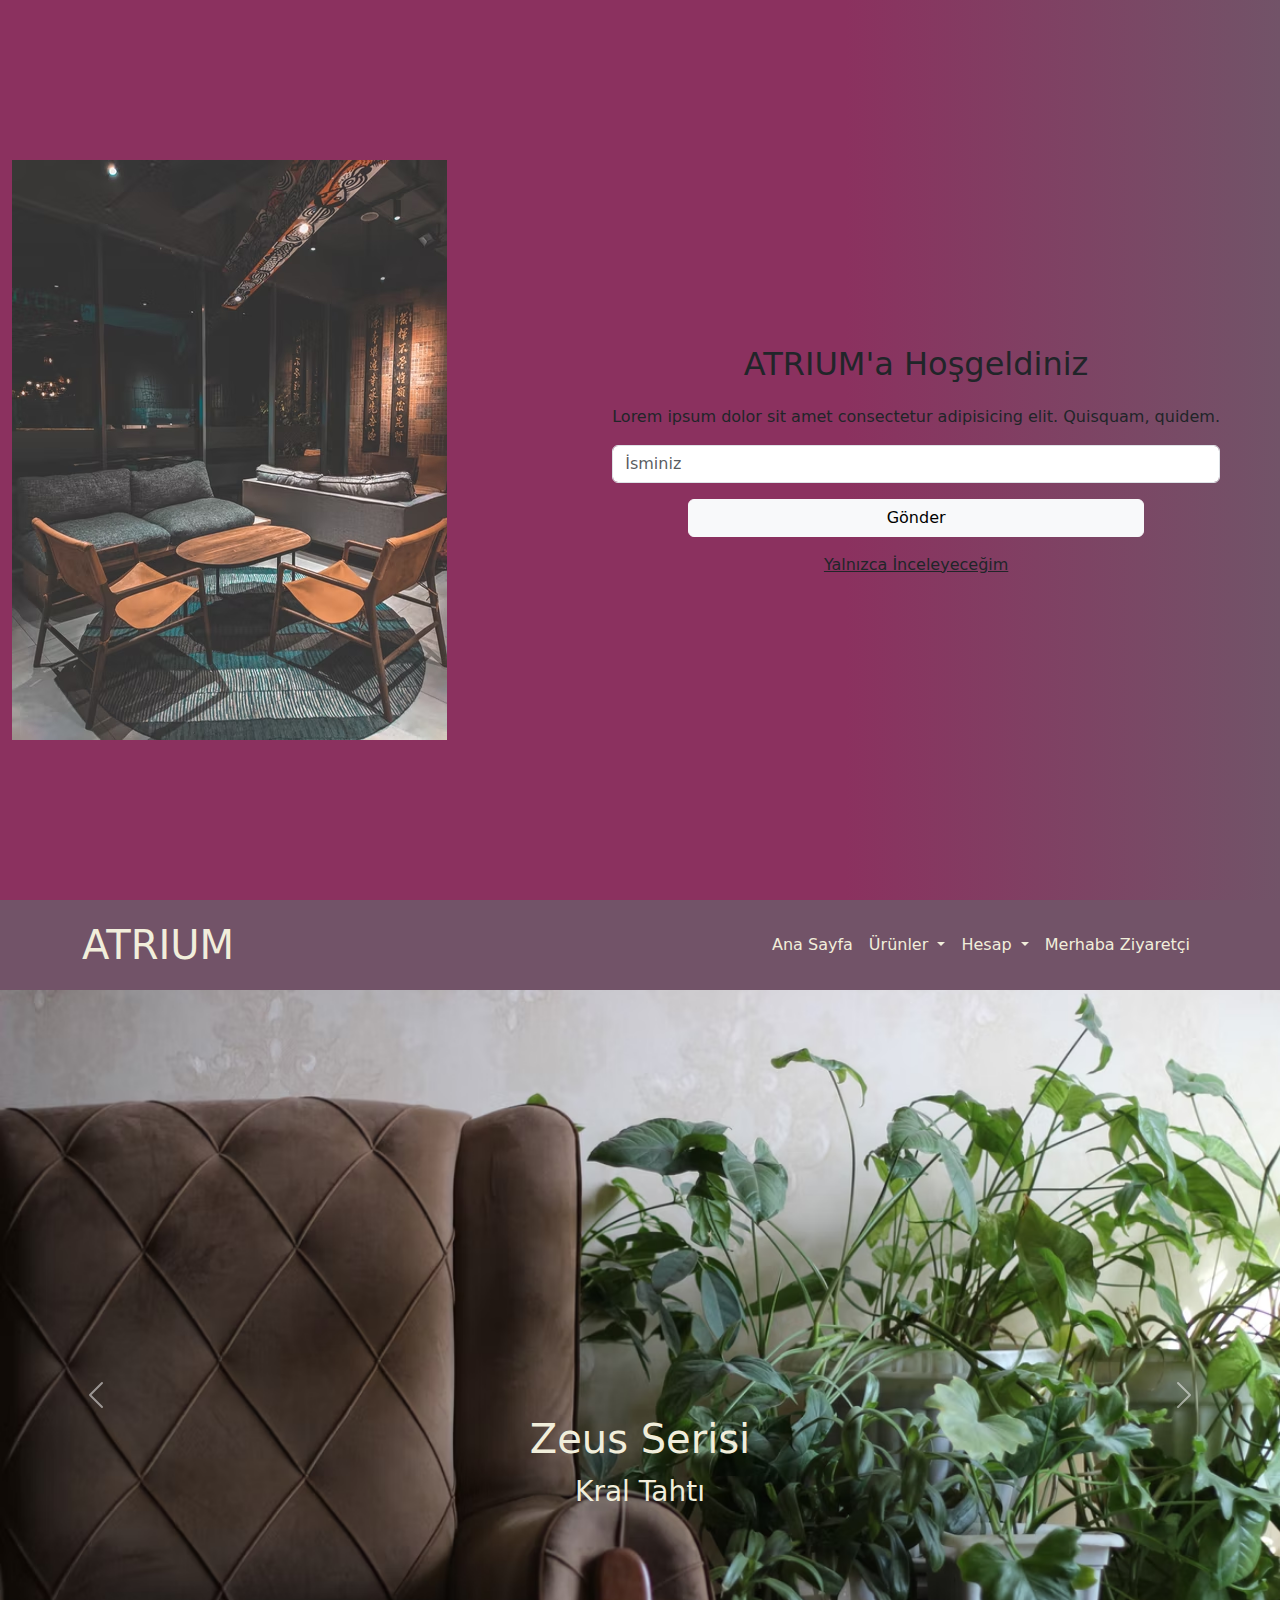
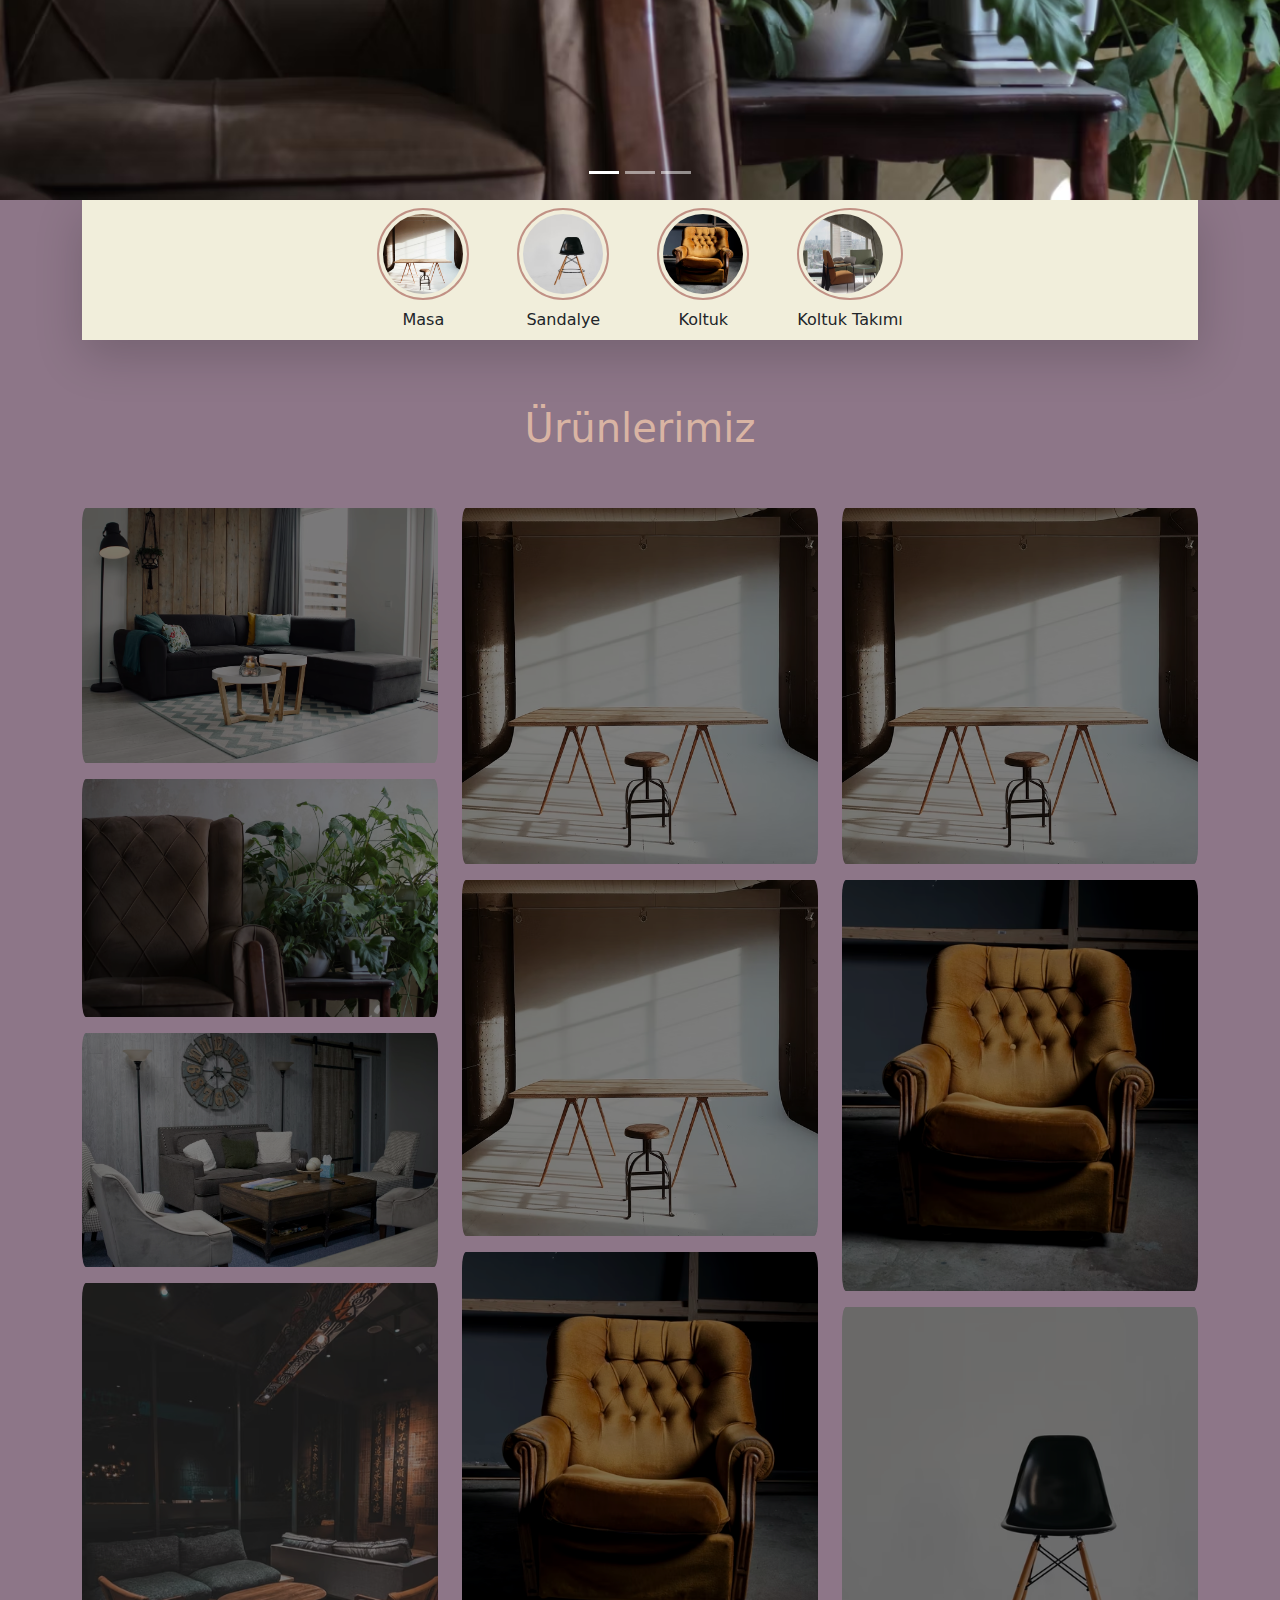
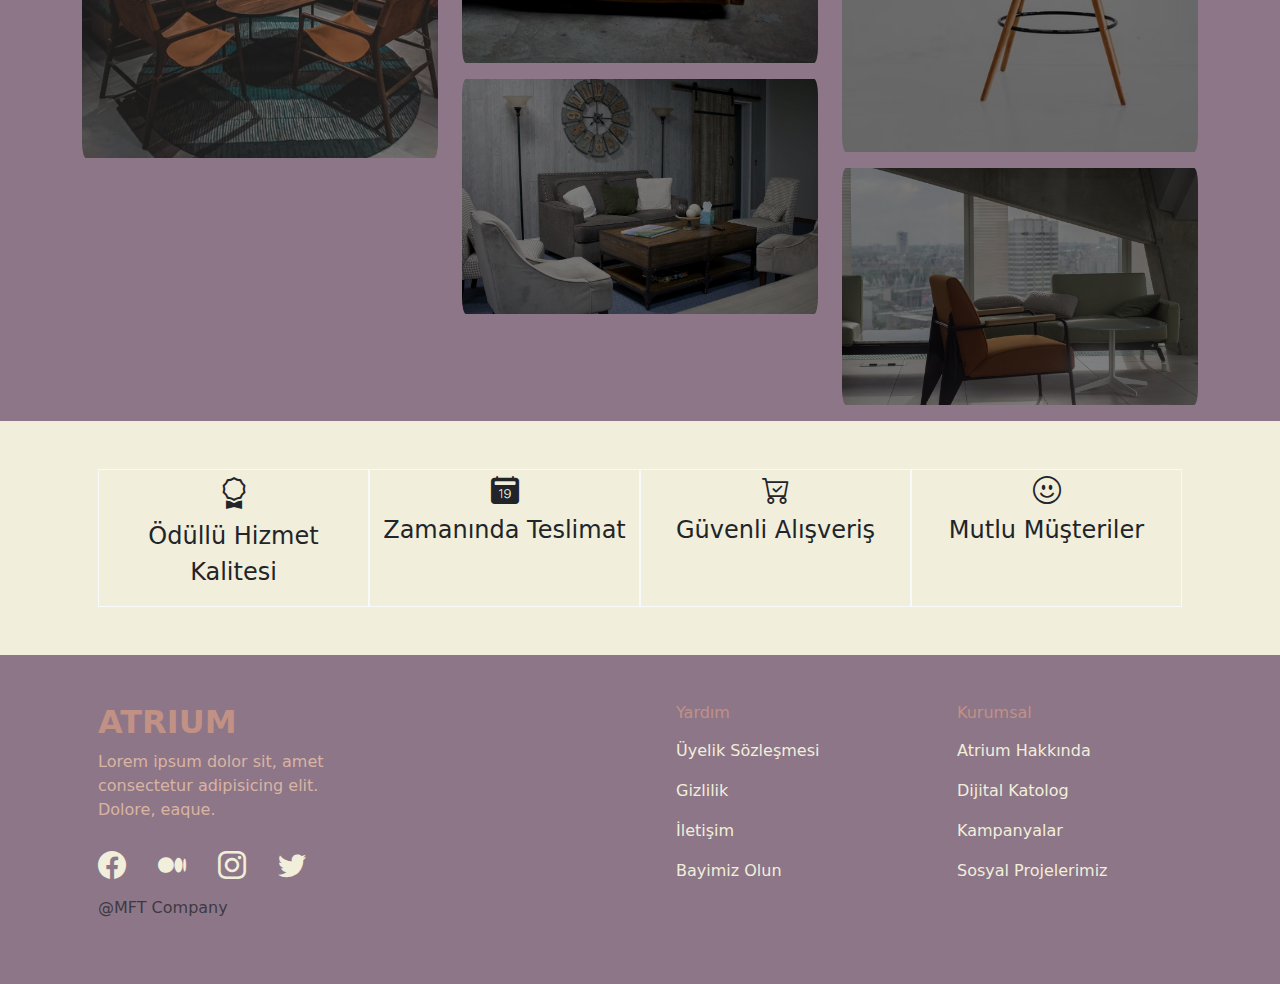
==== commit 95a15f1d: "default opening sidebar(filter) will be add, responsivness is ok" ====
--- a/index.html
+++ b/index.html
@@ -180,6 +180,53 @@
 
 
         <div class="bg-own-lightPurple">
+            <div class="container respon ">
+
+                <div class="shadow-lg p-2 mx-auto d-flex justify-content-center gap-5 "
+                    style=" background-color: #f1eedb; ">
+
+                    <div class="">
+                        <div class="p-1  hov">
+                            <a href="/imageGalery.html">
+
+                                <img src="assets/stickyOne.avif" alt="" class="cursor"
+                                style="width: 80px;height:80px; border-radius: 50%; ">
+                            </a>
+                        </div>
+                        <a class="mt-2 nav-link text-center" href="/imageGalery.html">Masa</a>
+                    </div>
+                    <div class="">
+                        <div class="p-1 hov">
+                            <a href="imageGalery.html">
+
+                                <img src="assets/stickyTwo.avif" alt="" class="cursor"
+                                style="width: 80px;height:80px; border-radius: 50%;">
+                            </a>
+                        </div>
+                        <a class="mt-2 nav-link text-center" href="/imageGalery.html">Sandalye</a>
+                    </div>
+                    <div class="">
+                        <div class="p-1  hov">
+                            <a href="imageGalery.html">
+
+                                <img src="assets/stickythree.avif" alt="" class="cursor"
+                                style="width: 80px;height:80px; border-radius: 50%;  ">
+                            </a>
+                        </div>
+                        <a class="mt-2 nav-link text-center" href="/imageGalery.html">Koltuk</a>
+                    </div>
+                    <div class="">
+                        <div class=" p-1  hov">
+                            <a href="imageGalery.html">
+
+                                <img src="assets/stickyfour.avif" alt="" class="cursor "
+                                style="width:80px;height:80px; border-radius: 50%;  ">
+                            </a>
+                        </div>
+                        <a class="mt-2 nav-link text-center" href="/imageGalery.html">Koltuk Takımı </a>
+                    </div>
+                </div>
+            </div>
 
             <div class="container pt-3 ">
                 <h3 class="text-center bg-own-cream fs-1 p-5">Ürünlerimiz</h3>
--- a/styles.css
+++ b/styles.css
@@ -80,6 +80,13 @@
   }
   .ownWidth{
     width: 100%;
+  }
+  .menu-filter{
+    width: 100%;
+    justify-content: space-between;
+  }
+  .menu-none{
+    display: none !important;
   }
   
 }
@@ -166,13 +173,17 @@
  .img-galery {
   filter: brightness(0.5);
   transition: 0.3s;
-  
+  border-radius: 1rem;
+ 
 }
  .img-galery:hover{
   transform-origin: top ;
   filter: brightness(1);
-  transform: scale(1.3);
+  transform: scale(1.1);
   z-index: 100;
+  padding: 12px;
+  border-radius: 3px;
+  background-color:#F1EEDB ;
 
 }
 
@@ -181,6 +192,7 @@
     width: 100%;
   }  
   .img-galery {
+    
     filter: brightness(1);
     
   }
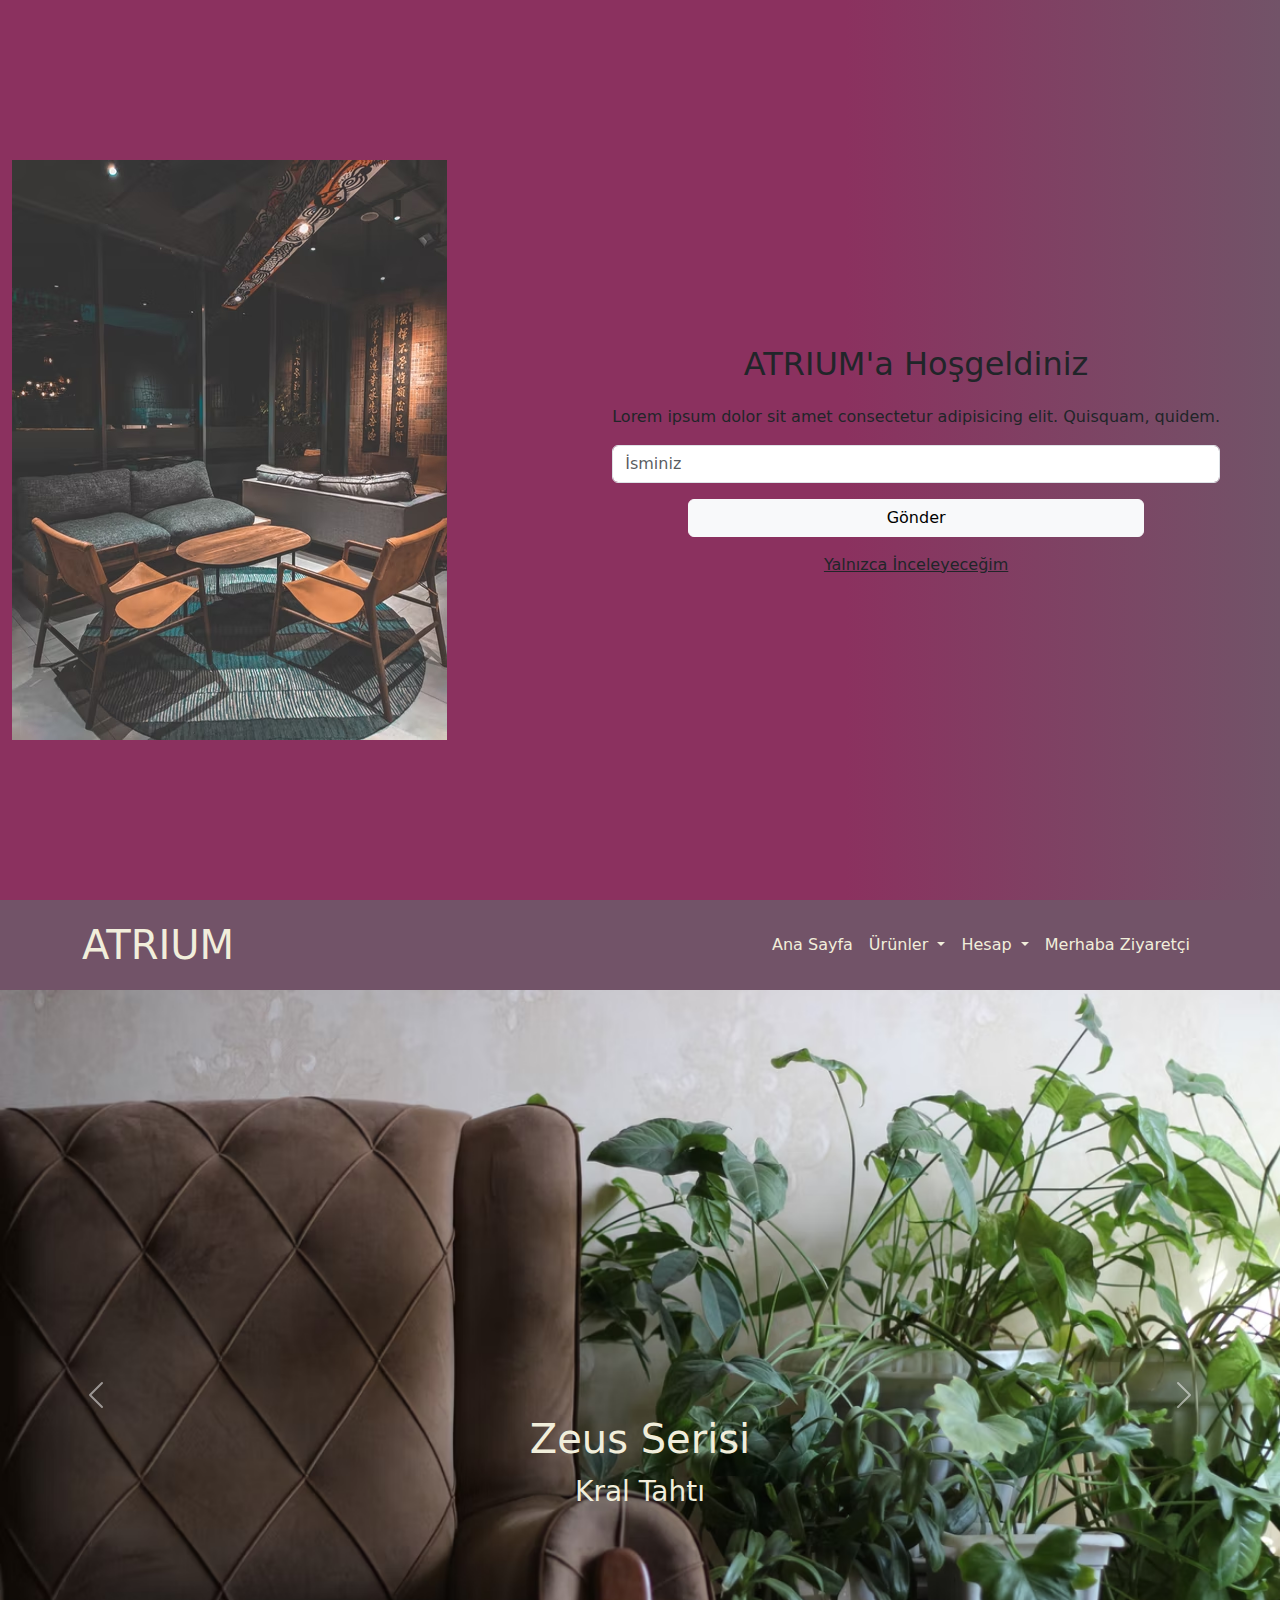
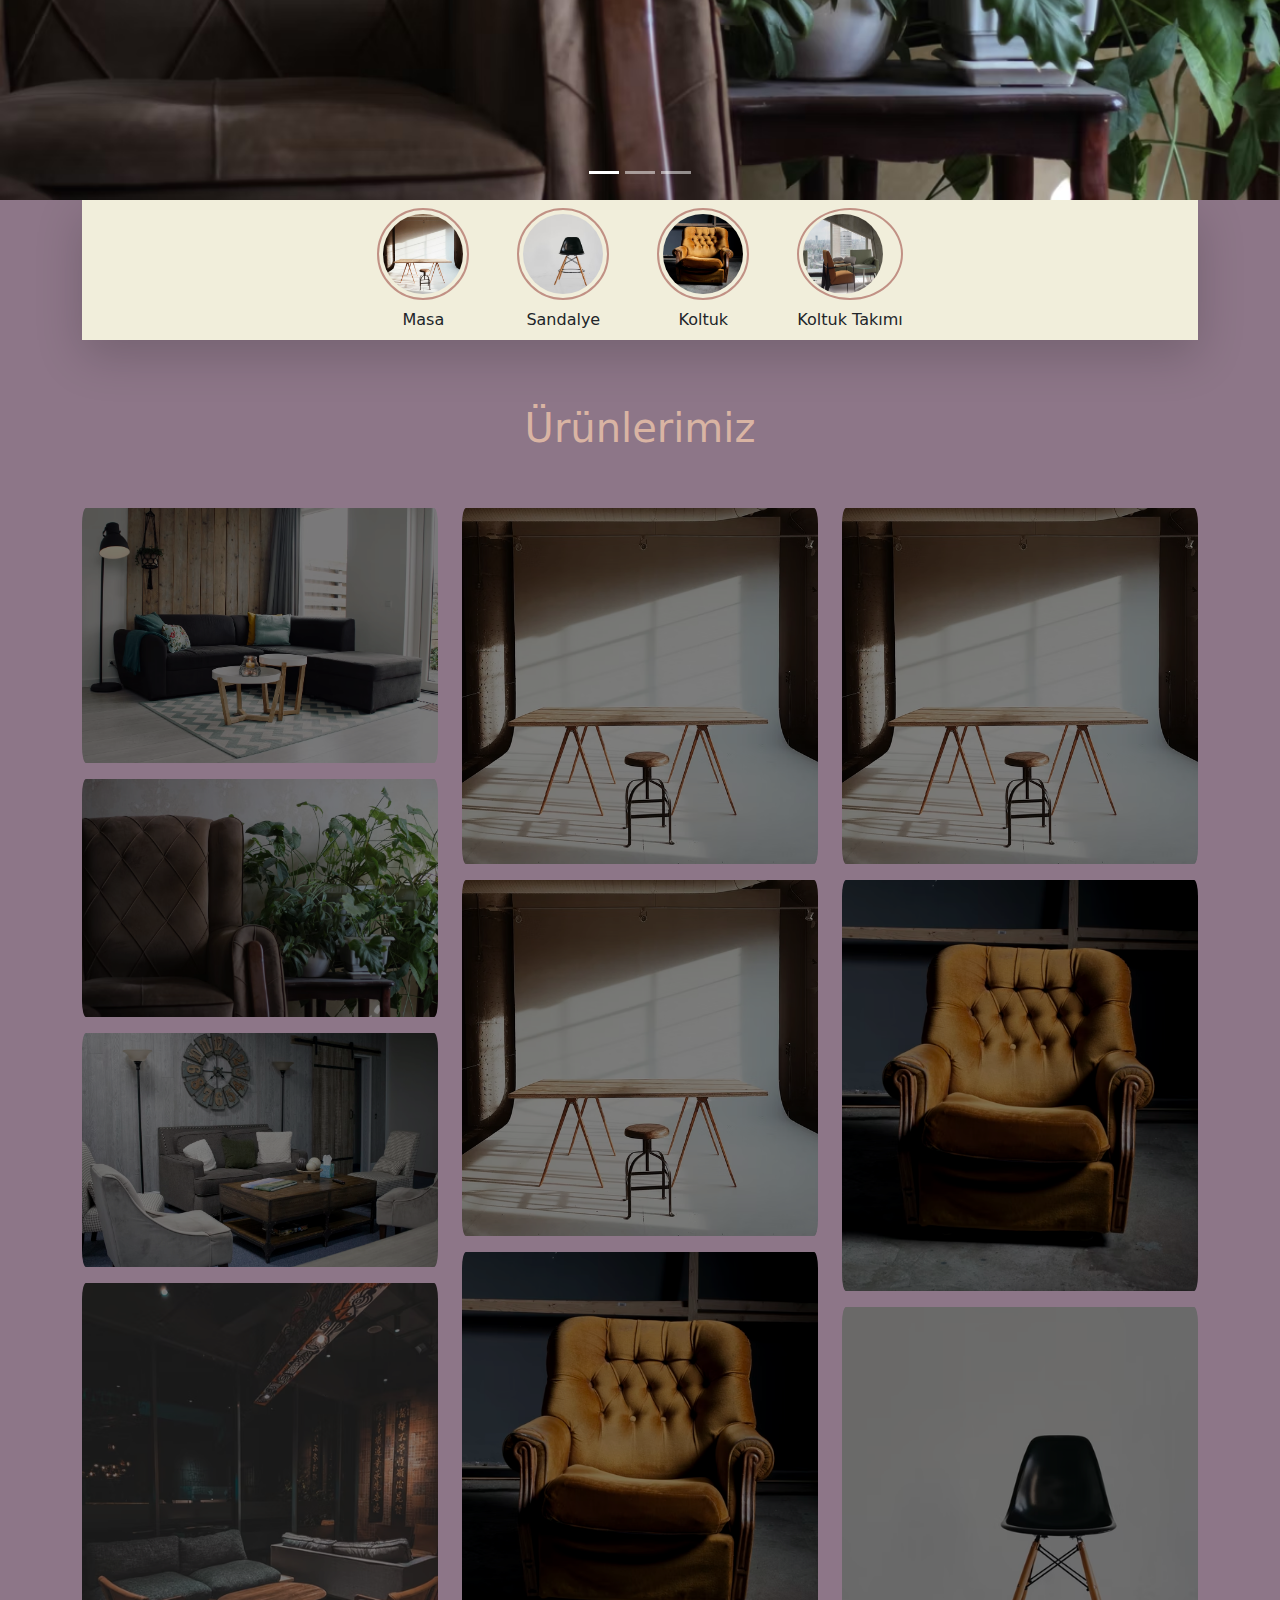
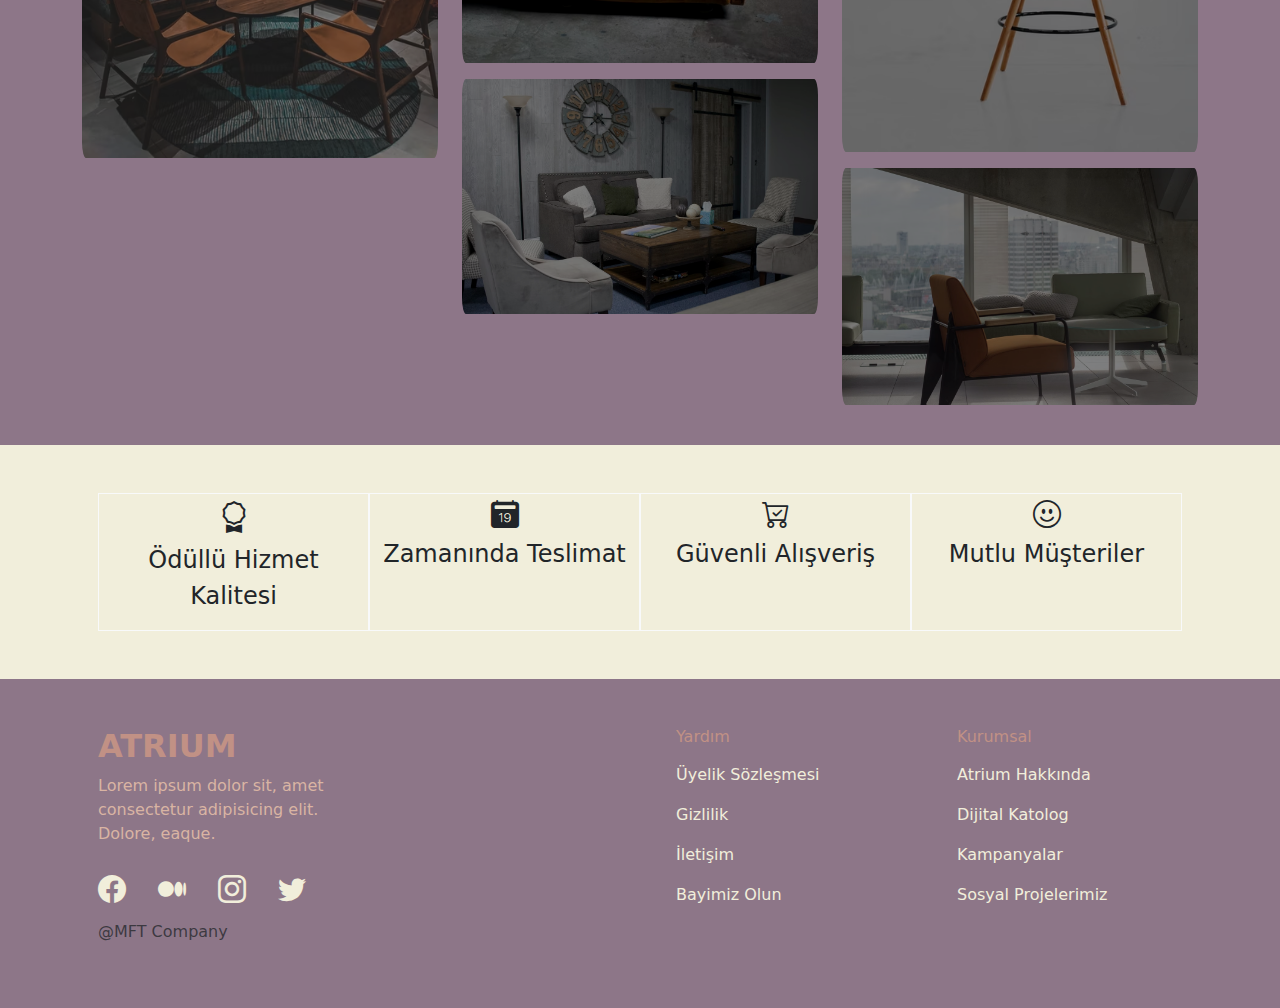
==== commit 39b88ef2: "bug fix" ====
--- a/index.html
+++ b/index.html
@@ -179,7 +179,7 @@
         </div>
 
 
-        <div class="bg-own-lightPurple">
+        <div class="bg-own-lightPurple pb-4">
             <div class="container respon ">
 
                 <div class="shadow-lg p-2 mx-auto d-flex justify-content-center gap-5 "
